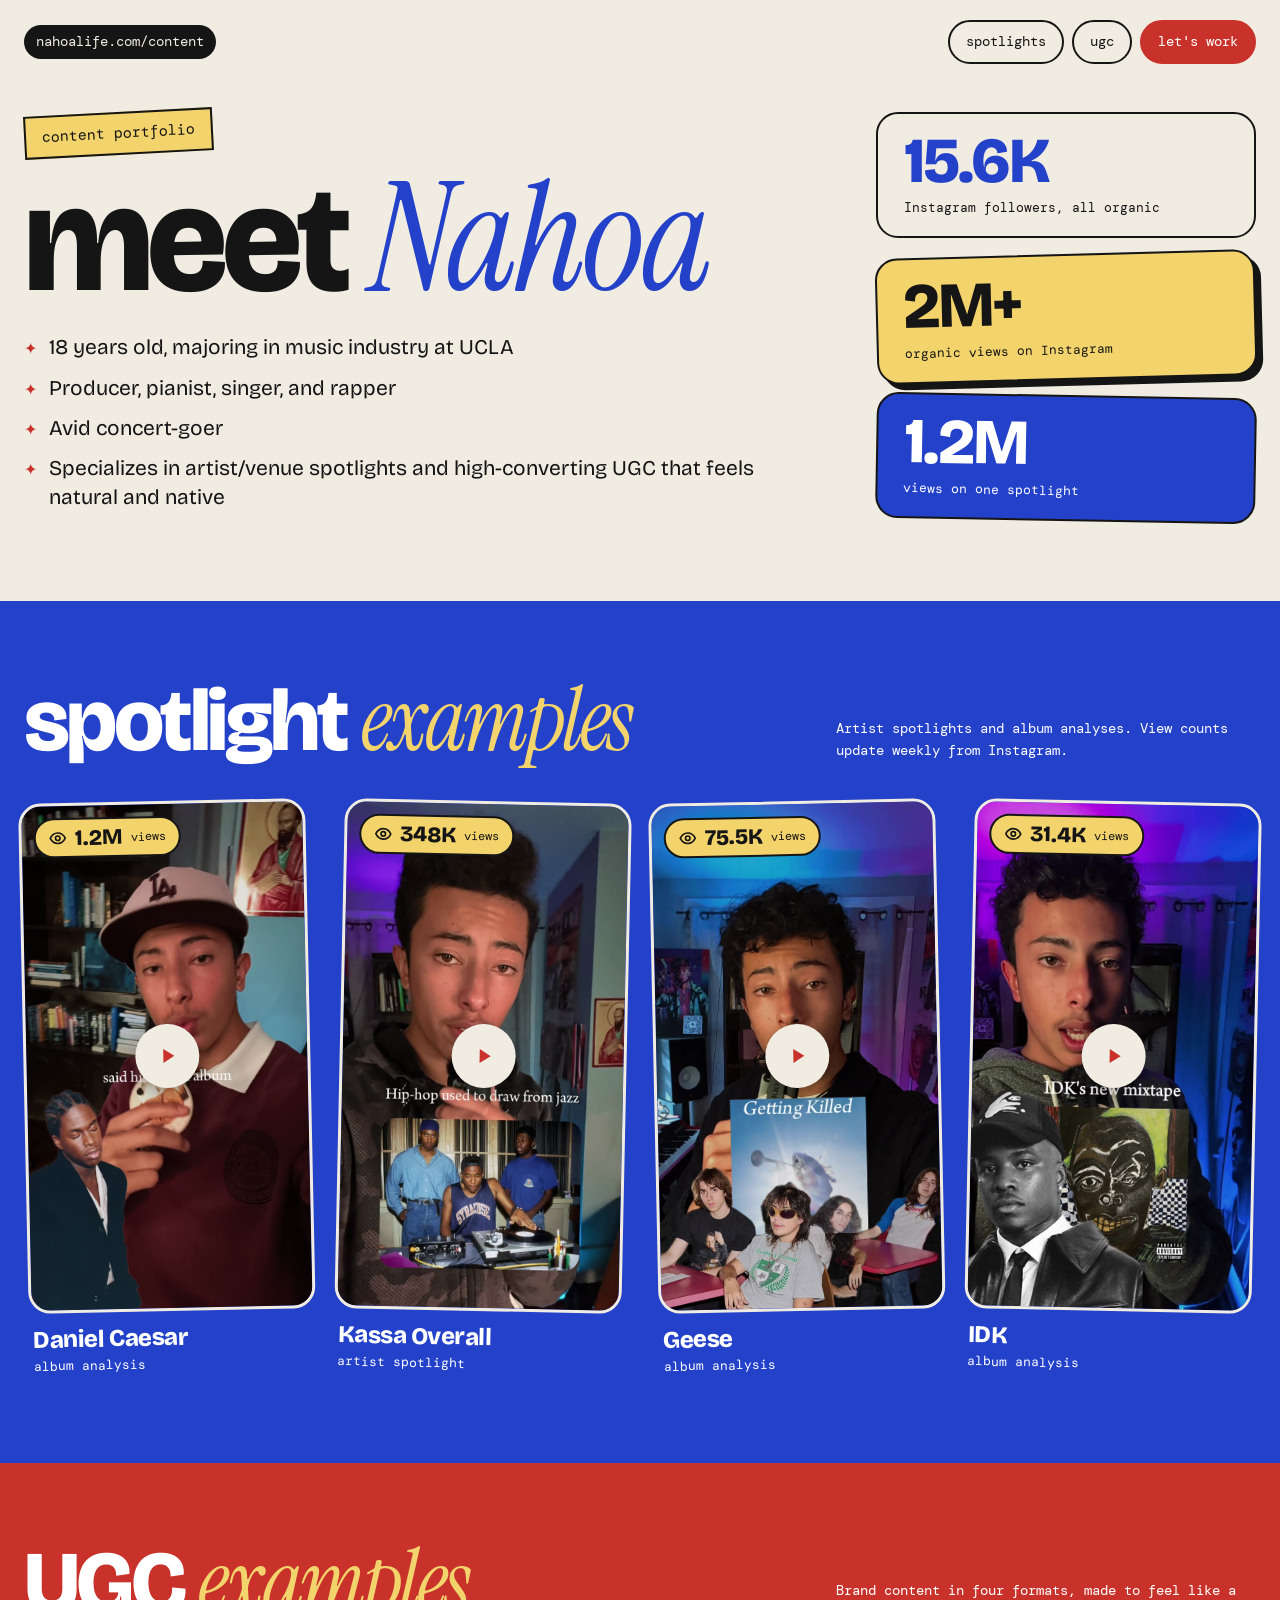
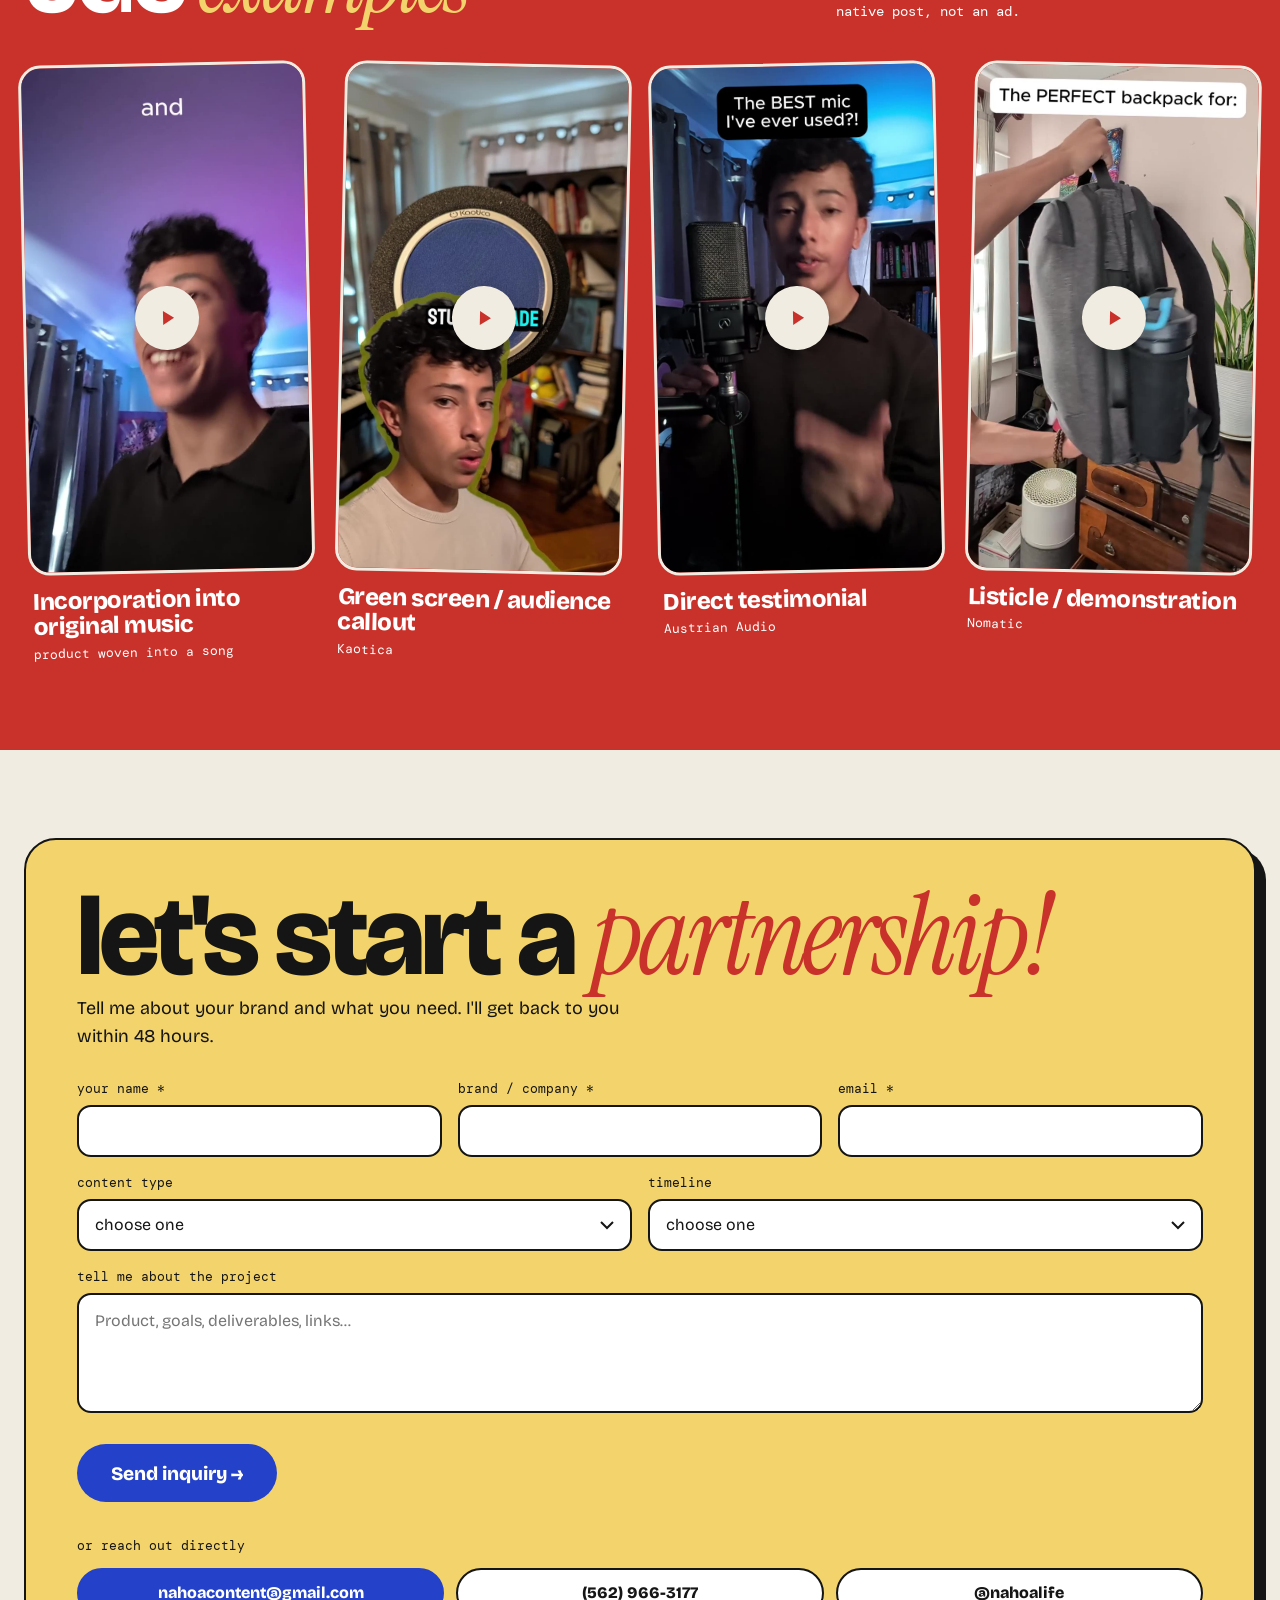
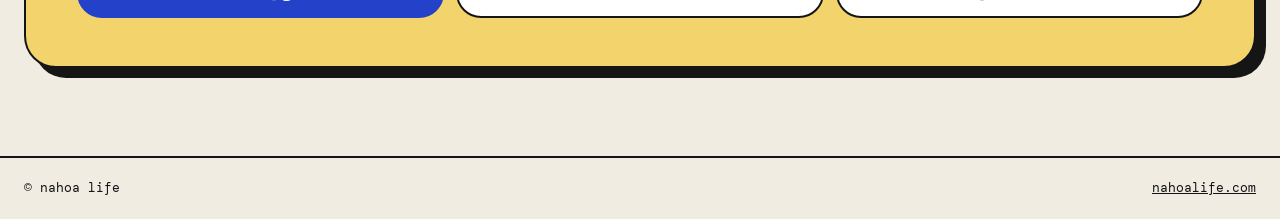
==== content/index.html @ 6861d646 "/content: UGC inquiry form (Sheet tab + email alert); script handles both forms Co-Authored-By: Clau" ====
<!doctype html>
<html lang="en">
<head>
<meta charset="utf-8">
<meta name="viewport" content="width=device-width, initial-scale=1">
<title>Nahoa Life — Content Portfolio</title>
<meta name="description" content="Artist and venue spotlights and high-converting UGC from Nahoa Life, a UCLA music industry student, producer, pianist, singer and rapper.">
<link rel="canonical" href="https://www.nahoalife.com/content/">
<meta property="og:title" content="Nahoa Life — Content Portfolio">
<meta property="og:description" content="Artist/venue spotlights and UGC that feels natural and native.">
<meta property="og:image" content="https://www.nahoalife.com/content/media/austrian-audio.jpg">
<link rel="preconnect" href="https://fonts.googleapis.com">
<link href="https://fonts.googleapis.com/css2?family=Bricolage+Grotesque:opsz,wght@12..96,500;12..96,800&family=DM+Mono:wght@400;500&family=Instrument+Serif:ital@0;1&display=swap" rel="stylesheet">
<style>
  :root { --paper:#F1ECE2; --ink:#151515; --cobalt:#2341C9; --butter:#F3D36B; --cherry:#C8322B; }
  * { box-sizing:border-box; }
  html { scroll-behavior:smooth; }
  body { margin:0; background:var(--paper); color:var(--ink); font-family:'Bricolage Grotesque', system-ui, sans-serif; font-size:18px; line-height:1.55; overflow-x:hidden; }
  a { color:var(--cobalt); }
  .mono { font-family:'DM Mono', ui-monospace, monospace; }
  .serif { font-family:'Instrument Serif', Georgia, serif; font-weight:400; font-style:italic; }
  .wrap { max-width:1320px; margin:0 auto; padding:0 24px; }
  h2.big { margin:0; font-weight:800; font-size:clamp(52px, 8vw, 88px); line-height:.9; letter-spacing:-.04em; }

  .top { display:flex; flex-wrap:wrap; gap:14px; justify-content:space-between; align-items:center; padding-top:20px; font-size:14px; }
  .pill-url { background:var(--ink); color:var(--paper); padding:6px 12px; border-radius:999px; text-decoration:none; }
  nav { display:flex; flex-wrap:wrap; gap:8px; }
  nav a { display:inline-flex; align-items:center; min-height:44px; padding:0 16px; border:2px solid var(--ink); border-radius:999px; color:var(--ink); text-decoration:none; }
  nav a.cta { background:var(--cherry); border-color:var(--cherry); color:#fff; }

  .hero { display:flex; flex-wrap:wrap; gap:48px; align-items:flex-start; padding:48px 0 80px; }
  .hero-text { flex:1 1 520px; min-width:0; }
  .sticker { display:inline-block; transform:rotate(-3deg); background:var(--butter); padding:8px 16px; border:2px solid var(--ink); font-size:15px; }
  .hero h1 { margin:20px 0 28px; font-weight:800; font-size:clamp(80px, 12vw, 150px); line-height:.86; letter-spacing:-.04em; }
  .hero h1 .serif { color:var(--cobalt); letter-spacing:-.02em; }
  .facts { list-style:none; margin:0; padding:0; display:grid; gap:12px; }
  .facts li { display:flex; gap:12px; align-items:baseline; font-size:21px; line-height:1.35; }
  .facts li::before { content:"✦"; color:var(--cherry); font-size:16px; flex:0 0 auto; }
  .stats { flex:0 1 380px; display:grid; gap:16px; }
  .stat { border:2px solid var(--ink); border-radius:22px; padding:18px 26px; }
  .stat b { display:block; font-weight:800; font-size:64px; line-height:.9; letter-spacing:-.03em; }
  .stat span { display:block; margin-top:8px; font-size:13px; }
  .stat.y { background:var(--butter); box-shadow:6px 6px 0 var(--ink); transform:rotate(-1.5deg); }
  .stat.c { background:var(--cobalt); color:#fff; transform:rotate(1deg); }
  .stat.p b { color:var(--cobalt); }

  .band { color:#fff; }
  .band .wrap { padding-top:80px; padding-bottom:88px; }
  .band-head { display:flex; flex-wrap:wrap; gap:20px; align-items:flex-end; justify-content:space-between; margin-bottom:40px; }
  .band-head p { margin:0; font-size:14px; max-width:420px; }
  .grid { display:grid; grid-template-columns:repeat(auto-fill, minmax(240px, 1fr)); gap:36px 28px; }
  .card { min-width:0; }
  .card:nth-child(odd) { transform:rotate(-1.2deg); } .card:nth-child(even) { transform:rotate(1.2deg); }
  .vid { position:relative; aspect-ratio:9/16; border-radius:22px; overflow:hidden; border:3px solid var(--paper); background:var(--ink); }
  .vid video { display:block; width:100%; height:100%; object-fit:cover; }
  .vid .play { position:absolute; inset:0; border:0; background:transparent; cursor:pointer; display:flex; align-items:center; justify-content:center; }
  .vid .play span { width:64px; height:64px; border-radius:50%; background:var(--paper); display:flex; align-items:center; justify-content:center; box-shadow:0 6px 18px rgba(0,0,0,.3); }
  .vid.playing .play, .vid.playing .views { display:none; }
  .views { position:absolute; left:12px; top:12px; display:flex; align-items:center; gap:8px; padding:7px 13px; border-radius:999px; background:var(--butter); color:var(--ink); border:2px solid var(--ink); z-index:2; pointer-events:none; }
  .views[hidden] { display:none; }
  .views b { font-weight:800; font-size:22px; line-height:1; }
  .views small { font-family:'DM Mono', monospace; font-size:12px; }
  .card h3 { margin:14px 4px 4px; font-weight:800; font-size:24px; line-height:1.05; letter-spacing:-.02em; }
  .card .kind { margin:0 4px; font-size:13px; }

  .contact .wrap { padding-top:88px; padding-bottom:88px; }
  .card-y { background:var(--butter); border:2px solid var(--ink); border-radius:32px; box-shadow:10px 10px 0 var(--ink); padding:48px clamp(20px, 4vw, 56px); display:flex; flex-wrap:wrap; gap:40px; align-items:flex-end; justify-content:space-between; }
  .card-y h2 { margin:0; font-weight:800; font-size:clamp(60px, 9vw, 112px); line-height:.86; letter-spacing:-.04em; }
  .card-y h2 .serif { color:var(--cherry); }
  .links { display:flex; flex-direction:column; gap:12px; flex:0 1 420px; }
  .links a { display:flex; align-items:center; justify-content:center; min-height:56px; padding:0 24px; border-radius:999px; border:2px solid var(--ink); color:var(--ink); text-decoration:none; font-weight:800; font-size:18px; background:#fff; }
  .links a.main { background:var(--cobalt); color:#fff; border-color:var(--cobalt); }
  .card-y.form-card { display:block; }
  .card-y.form-card h2 { margin-bottom:10px; }
  .card-y .lede { margin:0 0 28px; font-size:18px; max-width:560px; }
  .ugc-form .fields { display:grid; grid-template-columns:repeat(6, 1fr); gap:16px; }
  .ugc-form .fields > div { grid-column:span 2; }
  .ugc-form .fields > .half { grid-column:span 3; }
  .ugc-form .fields > .full { grid-column:1 / -1; }
  @media (max-width:760px) { .ugc-form .fields { grid-template-columns:1fr; } .ugc-form .fields > div { grid-column:1 / -1 !important; } }
  .ugc-form label { display:block; font-family:'DM Mono', monospace; font-size:13px; margin-bottom:6px; }
  .ugc-form input, .ugc-form select, .ugc-form textarea { width:100%; min-height:52px; padding:0 16px; border-radius:14px; border:2px solid var(--ink); background:#fff; color:var(--ink); font:inherit; font-size:16px; }
  .ugc-form select { appearance:none; -webkit-appearance:none; background:#fff url("data:image/svg+xml;utf8,<svg xmlns='http://www.w3.org/2000/svg' width='14' height='9'><path d='M1 1l6 6 6-6' stroke='%23151515' stroke-width='2' fill='none'/></svg>") no-repeat right 16px center; padding-right:40px; }
  .ugc-form textarea { min-height:120px; padding:14px 16px; resize:vertical; }
  .ugc-form :focus { outline:3px solid var(--cobalt); outline-offset:1px; }
  .ugc-form .row { display:flex; flex-wrap:wrap; gap:16px; align-items:center; margin-top:22px; }
  .ugc-form button { min-height:58px; padding:0 34px; border-radius:999px; border:0; background:var(--cobalt); color:#fff; font:inherit; font-weight:800; font-size:19px; cursor:pointer; }
  .ugc-form button:disabled { opacity:.6; }
  .ugc-form .msg { margin:0; font-weight:800; }
  .ugc-form .msg.err { color:var(--cherry); }
  .ugc-form .hp { position:absolute; left:-9999px; width:1px; height:1px; overflow:hidden; }
  .or { margin:34px 0 12px; font-size:13px; }
  .links.inline { flex-direction:row; flex-wrap:wrap; }
  .links.inline a { flex:1 1 200px; min-height:50px; font-size:16px; }
  .sent { padding:20px 0; }
  .sent h3 { margin:0; font-weight:800; font-size:clamp(40px, 6vw, 64px); line-height:.9; letter-spacing:-.03em; }
  .sent p { margin:12px 0 0; font-size:18px; }
  footer { border-top:2px solid var(--ink); }
  footer .wrap { padding-top:20px; padding-bottom:20px; display:flex; justify-content:space-between; flex-wrap:wrap; gap:12px; font-size:13px; }
  @media (max-width:640px) { .card, .stat { transform:none !important; } }
</style>
</head>
<body>

<header class="wrap">
  <div class="top mono">
    <a class="pill-url" href="/">nahoalife.com/content</a>
    <nav aria-label="Sections">
      <a href="#spotlights">spotlights</a>
      <a href="#ugc">ugc</a>
      <a href="#contact" class="cta">let's work</a>
    </nav>
  </div>

  <div class="hero">
    <div class="hero-text">
      <div class="sticker mono">content portfolio</div>
      <h1>meet <span class="serif">Nahoa</span></h1>
      <ul class="facts">
        <li>18 years old, majoring in music industry at UCLA</li>
        <li>Producer, pianist, singer, and rapper</li>
        <li>Avid concert-goer</li>
        <li>Specializes in artist/venue spotlights and high-converting UGC that feels natural and native</li>
      </ul>
    </div>
    <div class="stats">
      <div class="stat p"><b data-stat="followers">15.6K</b><span class="mono">Instagram followers, all organic</span></div>
      <div class="stat y"><b data-stat="views">2M+</b><span class="mono">organic views on Instagram</span></div>
      <div class="stat c"><b data-stat="top">1.2M</b><span class="mono">views on one spotlight</span></div>
    </div>
  </div>
</header>

<section class="band" id="spotlights" style="background:var(--cobalt)">
  <div class="wrap">
    <div class="band-head">
      <h2 class="big">spotlight <span class="serif" style="color:var(--butter)">examples</span></h2>
      <p class="mono">Artist spotlights and album analyses. View counts update weekly from Instagram.</p>
    </div>
    <div class="grid" id="spotGrid"></div>
  </div>
</section>

<section class="band" id="ugc" style="background:var(--cherry)">
  <div class="wrap">
    <div class="band-head">
      <h2 class="big">UGC <span class="serif" style="color:var(--butter)">examples</span></h2>
      <p class="mono">Brand content in four formats, made to feel like a native post, not an ad.</p>
    </div>
    <div class="grid" id="ugcGrid"></div>
  </div>
</section>

<section class="contact" id="contact">
  <div class="wrap">
    <div class="card-y form-card">
      <h2>let's start a <span class="serif">partnership!</span></h2>
      <p class="lede">Tell me about your brand and what you need. I'll get back to you within 48 hours.</p>
      <div id="ugcWrap">
      <form class="ugc-form" id="ugcForm" novalidate>
        <div class="fields">
          <div><label for="u-name">your name *</label><input id="u-name" name="name" type="text" autocomplete="name" maxlength="80" required></div>
          <div><label for="u-brand">brand / company *</label><input id="u-brand" name="brand" type="text" autocomplete="organization" maxlength="100" required></div>
          <div><label for="u-email">email *</label><input id="u-email" name="email" type="email" autocomplete="email" maxlength="120" required></div>
          <div class="half"><label for="u-type">content type</label>
            <select id="u-type" name="content_type">
              <option value="">choose one</option>
              <option>Direct testimonial</option>
              <option>Demonstration</option>
              <option>Green screen / callout</option>
              <option>Listicle</option>
              <option>Artist or venue spotlight</option>
              <option>Not sure yet</option>
            </select></div>
          <div class="half"><label for="u-when">timeline</label>
            <select id="u-when" name="timeline">
              <option value="">choose one</option>
              <option>ASAP</option>
              <option>Within 2 weeks</option>
              <option>Within a month</option>
              <option>Flexible</option>
            </select></div>
          <div class="full"><label for="u-msg">tell me about the project</label><textarea id="u-msg" name="message" maxlength="2000" placeholder="Product, goals, deliverables, links…"></textarea></div>
        </div>
        <div class="hp" aria-hidden="true"><label for="u-web">website</label><input id="u-web" name="website" type="text" tabindex="-1" autocomplete="off"></div>
        <div class="row"><button type="submit">Send inquiry →</button><p class="msg" id="ugcMsg" role="status" aria-live="polite"></p></div>
      </form>
      </div>
      <p class="or mono">or reach out directly</p>
      <div class="links inline">
        <a class="main" href="mailto:nahoacontent@gmail.com">nahoacontent@gmail.com</a>
        <a href="tel:+15629663177">(562) 966-3177</a>
        <a href="https://www.instagram.com/nahoalife/" target="_blank" rel="noopener">@nahoalife</a>
      </div>
    </div>
  </div>
</section>

<footer><div class="wrap mono"><span>© nahoa life</span><a href="/" style="color:var(--ink)">nahoalife.com</a></div></footer>

<script>
  /* UGC inquiry → Google Sheet "UGC Inquiries" tab + email alert (Apps Script web app) */
  const INQUIRY_URL = 'https://script.google.com/macros/s/AKfycbxL0BHtb4L_EjXdStrwhvAumnY3luFkCvBDZVB52rPBZU9LP-9K3WIHEGolrW03wFvlRA/exec';
  (function () {
    const form = document.getElementById('ugcForm'), msg = document.getElementById('ugcMsg');
    form.addEventListener('submit', async (e) => {
      e.preventDefault();
      const f = form.elements, say = (t, err) => { msg.textContent = t; msg.className = 'msg' + (err ? ' err' : ''); };
      const name = f.name.value.trim(), brand = f.brand.value.trim(), email = f.email.value.trim();
      if (!name) { say('Add your name.', 1); f.name.focus(); return; }
      if (!brand) { say('Add your brand.', 1); f.brand.focus(); return; }
      if (!/^[^\s@]+@[^\s@]+\.[^\s@]+$/.test(email)) { say('Add a valid email.', 1); f.email.focus(); return; }
      const btn = form.querySelector('button'); btn.disabled = true; btn.textContent = 'Sending…'; say('');
      try {
        await fetch(INQUIRY_URL, { method: 'POST', mode: 'no-cors', body: new URLSearchParams({
          form: 'ugc', name, brand, email, content_type: f.content_type.value, timeline: f.timeline.value,
          message: f.message.value.trim(), website: f.website.value, page: location.href }) });
        document.getElementById('ugcWrap').innerHTML = '<div class="sent"><h3>got it, ' + name.split(' ')[0].replace(/[<>&]/g, '') + '.</h3><p>Thanks for reaching out. I\u2019ll get back to you at ' + email.replace(/[<>&]/g, '') + ' within 48 hours.</p></div>';
      } catch (err) { btn.disabled = false; btn.textContent = 'Send inquiry →'; say('Something went wrong. Email nahoacontent@gmail.com instead.', 1); }
    });
  })();

  const SPOTS = [
    { id: 'DQVkdMJgLsP', title: 'Daniel Caesar', kind: 'album analysis' },
    { id: 'DRBE5bVEbkS', title: 'Kassa Overall', kind: 'artist spotlight' },
    { id: 'DWP6p1TAImQ', title: 'Geese', kind: 'album analysis' },
    { id: 'DUALrwxADIL', title: 'IDK', kind: 'album analysis' }
  ];
  const UGC = [
    { file: 'music-incorporation', title: 'Incorporation into original music', kind: 'product woven into a song' },
    { file: 'kaotica', title: 'Green screen / audience callout', kind: 'Kaotica' },
    { file: 'austrian-audio', title: 'Direct testimonial', kind: 'Austrian Audio' },
    { file: 'nomatic', title: 'Listicle / demonstration', kind: 'Nomatic' }
  ];
  const eye = '<svg width="18" height="18" viewBox="0 0 24 24" fill="none" stroke="currentColor" stroke-width="2.2" stroke-linecap="round" stroke-linejoin="round" aria-hidden="true"><path d="M2 12s3.5-7 10-7 10 7 10 7-3.5 7-10 7S2 12 2 12z"/><circle cx="12" cy="12" r="3"/></svg>';
  const play = '<svg width="24" height="24" viewBox="0 0 24 24" aria-hidden="true"><path d="M8 5v14l11-7z" fill="#C8322B"/></svg>';
  const fmt = (n) => n >= 1e6 ? (n / 1e6).toFixed(1).replace(/\.0$/, '') + 'M' : n >= 1e3 ? (n / 1e3).toFixed(n >= 1e5 ? 0 : 1).replace(/\.0$/, '') + 'K' : String(n);
  const floorFmt = (n) => n >= 1e6 ? Math.floor(n / 1e5) / 10 + 'M' : n >= 1e3 ? Math.floor(n / 100) / 10 + 'K' : String(n);

  function card(src, poster, title, kind, label, id) {
    const a = document.createElement('article');
    a.className = 'card';
    a.innerHTML = `<div class="vid">
        <video playsinline preload="none" poster="${poster}" src="${src}"></video>
        ${id ? `<div class="views" hidden>${eye}<b data-views="${id}"></b><small>views</small></div>` : ''}
        <button class="play" aria-label="Play ${label}"><span>${play}</span></button>
      </div>
      <h3>${title}</h3><p class="kind mono">${kind}</p>`;
    return a;
  }
  const sg = document.getElementById('spotGrid'), ug = document.getElementById('ugcGrid');
  SPOTS.forEach((s) => sg.appendChild(card(`../feature/media/${s.id}.mp4`, `../feature/media/${s.id}.jpg`, s.title, s.kind, s.title, s.id)));
  UGC.forEach((u) => ug.appendChild(card(`media/${u.file}.mp4`, `media/${u.file}.jpg`, u.title, u.kind, u.title)));

  document.querySelectorAll('.vid').forEach((box) => {
    const v = box.querySelector('video');
    box.querySelector('.play').addEventListener('click', () => { v.controls = true; v.play(); });
    v.addEventListener('play', () => { box.classList.add('playing'); document.querySelectorAll('.vid video').forEach((o) => { if (o !== v) o.pause(); }); });
    v.addEventListener('ended', () => { box.classList.remove('playing'); v.controls = false; });
  });

  // Live numbers from the weekly Instagram job (same data as the feature page)
  fetch('../feature/stats.json', { cache: 'no-cache' }).then((r) => r.ok ? r.json() : null).then((s) => {
    if (!s) return;
    if (s.followers) document.querySelector('[data-stat="followers"]').textContent = fmt(s.followers);
    const posts = s.posts || {};
    let top = 0;
    Object.values(posts).forEach((p) => { top = Math.max(top, p.views || 0); });
    if (top) document.querySelector('[data-stat="top"]').textContent = fmt(top);
    if (s.channel_views) document.querySelector('[data-stat="views"]').textContent = floorFmt(s.channel_views) + '+';
    SPOTS.forEach((sp) => {
      const p = posts[sp.id]; const el = document.querySelector(`[data-views="${sp.id}"]`);
      if (p && p.views && el) { el.textContent = fmt(p.views); el.closest('.views').hidden = false; }
    });
  }).catch(() => {});
</script>
</body>
</html>
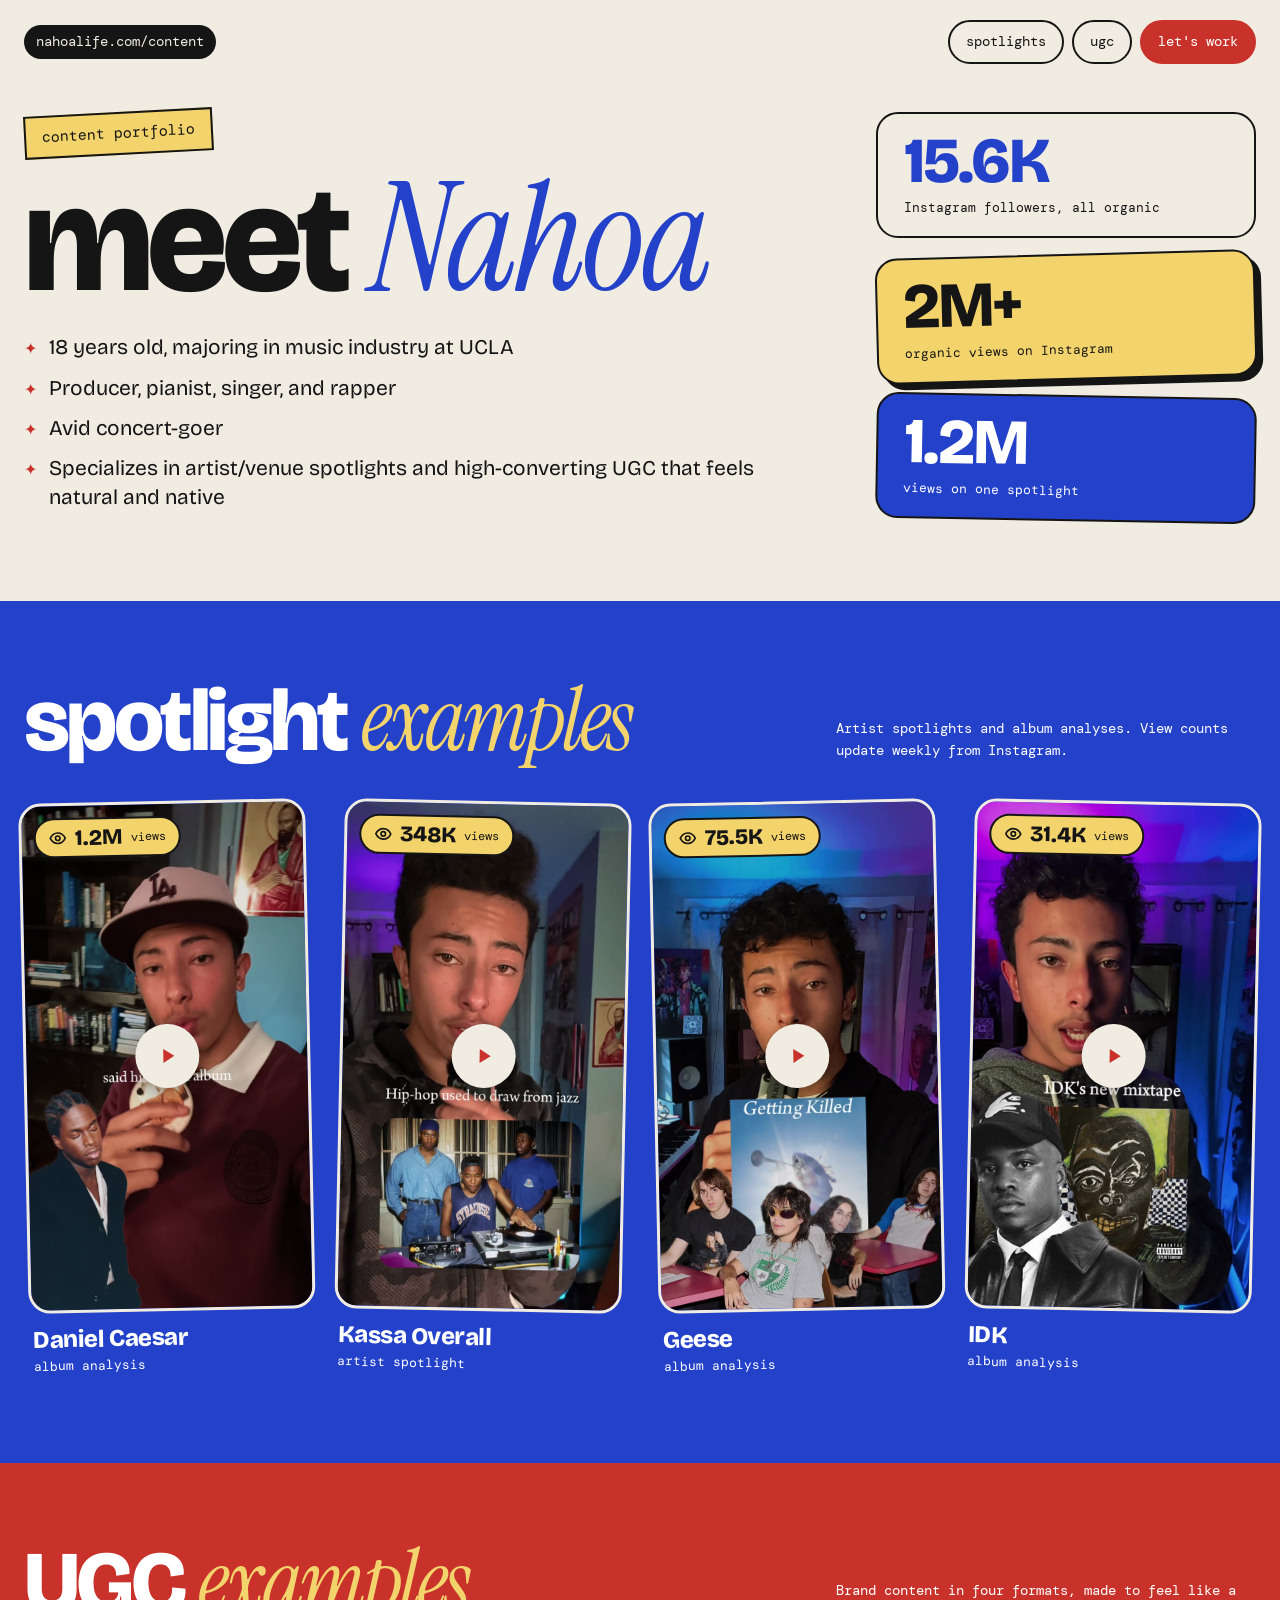
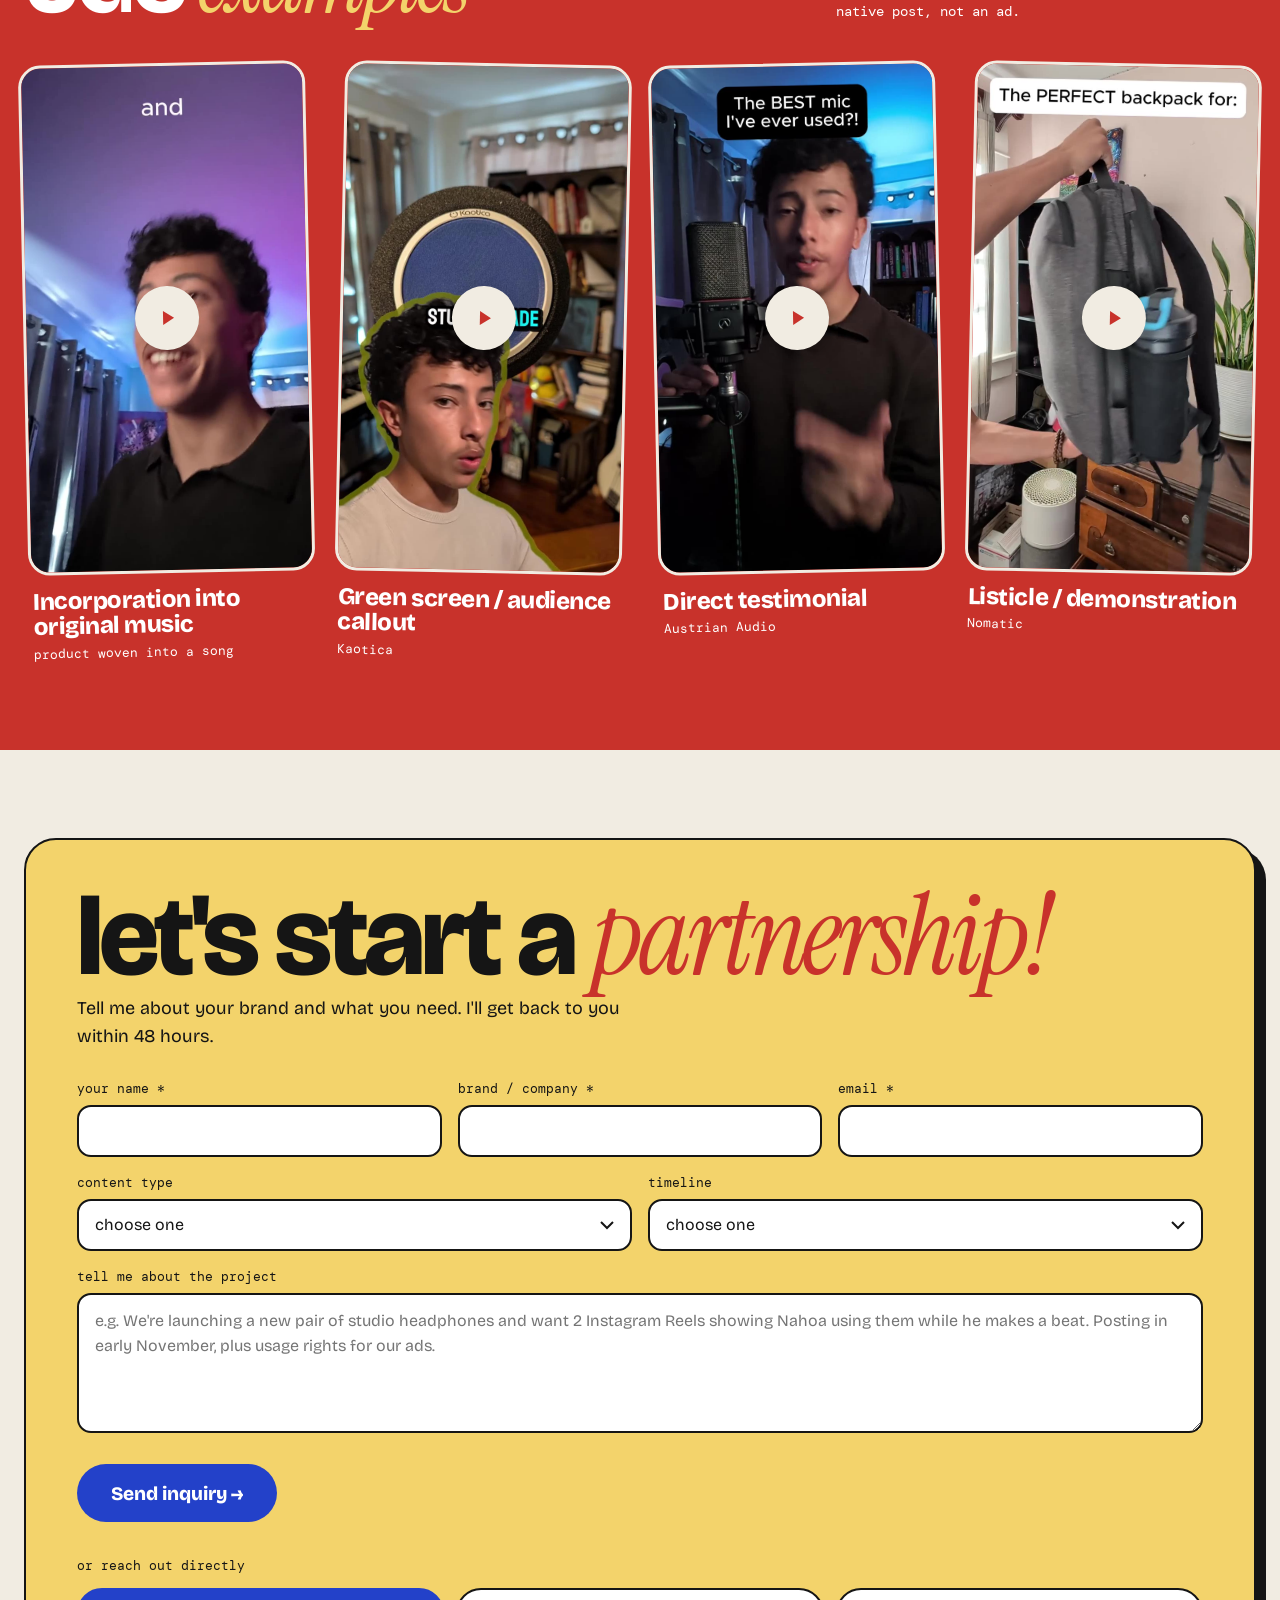
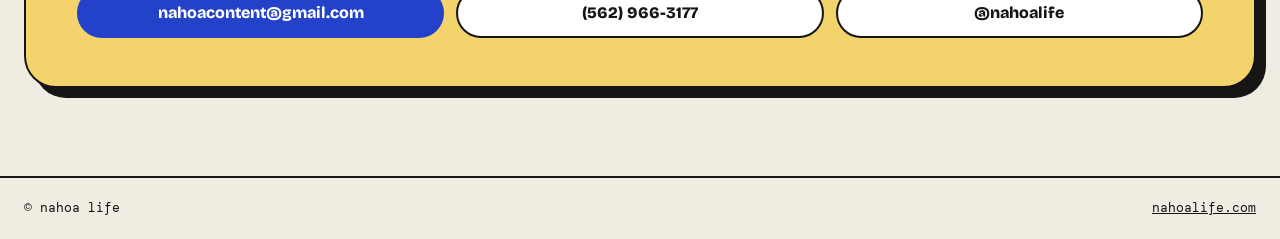
==== commit f47974f0: "/content: example brief in the project field Co-Authored-By: Claude Opus 5.5 <noreply@anthropic.com>" ====
--- a/content/index.html
+++ b/content/index.html
@@ -81,7 +81,7 @@
   .ugc-form label { display:block; font-family:'DM Mono', monospace; font-size:13px; margin-bottom:6px; }
   .ugc-form input, .ugc-form select, .ugc-form textarea { width:100%; min-height:52px; padding:0 16px; border-radius:14px; border:2px solid var(--ink); background:#fff; color:var(--ink); font:inherit; font-size:16px; }
   .ugc-form select { appearance:none; -webkit-appearance:none; background:#fff url("data:image/svg+xml;utf8,<svg xmlns='http://www.w3.org/2000/svg' width='14' height='9'><path d='M1 1l6 6 6-6' stroke='%23151515' stroke-width='2' fill='none'/></svg>") no-repeat right 16px center; padding-right:40px; }
-  .ugc-form textarea { min-height:120px; padding:14px 16px; resize:vertical; }
+  .ugc-form textarea { min-height:140px; padding:14px 16px; resize:vertical; }
   .ugc-form :focus { outline:3px solid var(--cobalt); outline-offset:1px; }
   .ugc-form .row { display:flex; flex-wrap:wrap; gap:16px; align-items:center; margin-top:22px; }
   .ugc-form button { min-height:58px; padding:0 34px; border-radius:999px; border:0; background:var(--cobalt); color:#fff; font:inherit; font-weight:800; font-size:19px; cursor:pointer; }
@@ -180,7 +180,7 @@
               <option>Within a month</option>
               <option>Flexible</option>
             </select></div>
-          <div class="full"><label for="u-msg">tell me about the project</label><textarea id="u-msg" name="message" maxlength="2000" placeholder="Product, goals, deliverables, links…"></textarea></div>
+          <div class="full"><label for="u-msg">tell me about the project</label><textarea id="u-msg" name="message" maxlength="2000" placeholder="e.g. We're launching a new pair of studio headphones and want 2 Instagram Reels showing Nahoa using them while he makes a beat. Posting in early November, plus usage rights for our ads."></textarea></div>
         </div>
         <div class="hp" aria-hidden="true"><label for="u-web">website</label><input id="u-web" name="website" type="text" tabindex="-1" autocomplete="off"></div>
         <div class="row"><button type="submit">Send inquiry →</button><p class="msg" id="ugcMsg" role="status" aria-live="polite"></p></div>
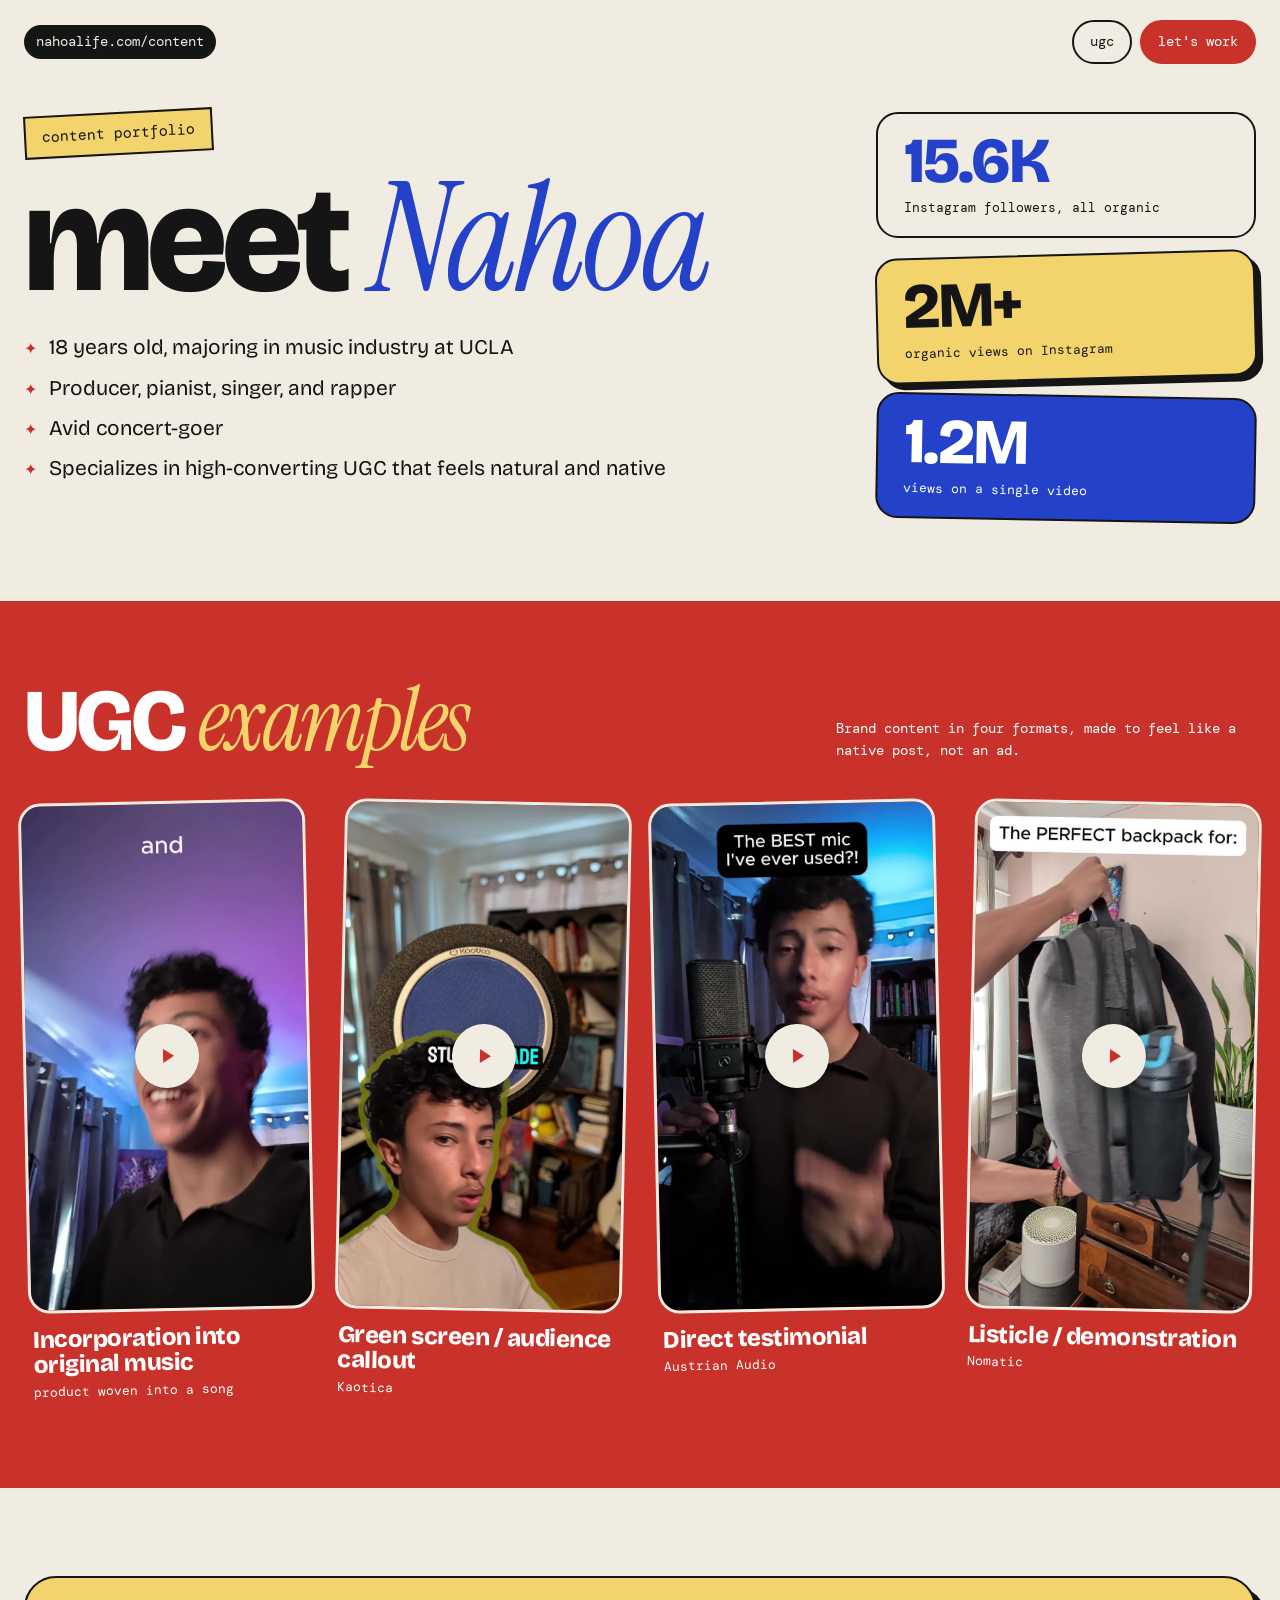
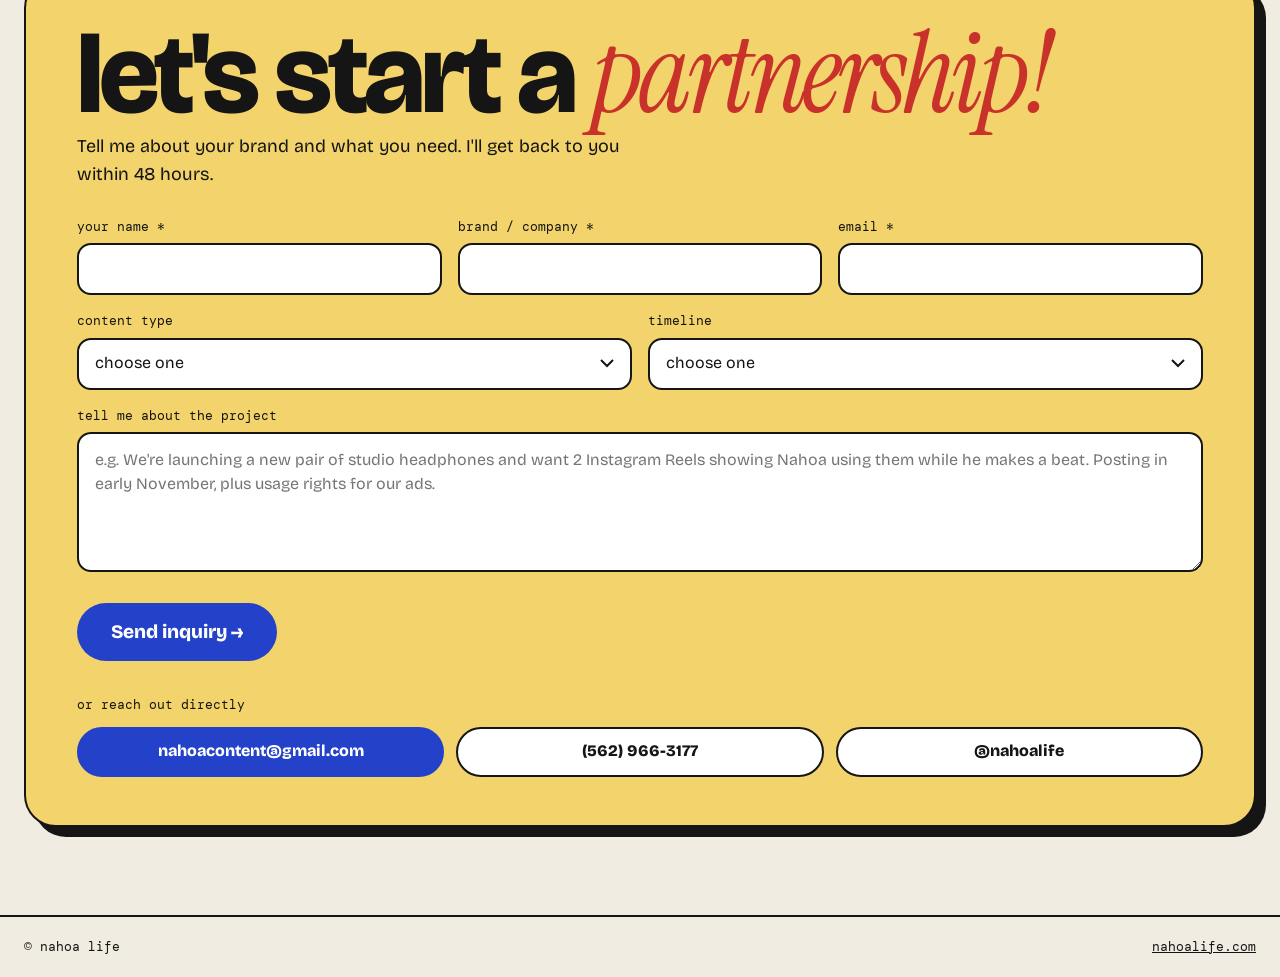
==== commit 9602a4b6: "/content: drop spotlight examples, focus on UGC Co-Authored-By: Claude Opus 5.5 <noreply@anthropic.c" ====
--- a/content/index.html
+++ b/content/index.html
@@ -4,10 +4,10 @@
 <meta charset="utf-8">
 <meta name="viewport" content="width=device-width, initial-scale=1">
 <title>Nahoa Life — Content Portfolio</title>
-<meta name="description" content="Artist and venue spotlights and high-converting UGC from Nahoa Life, a UCLA music industry student, producer, pianist, singer and rapper.">
+<meta name="description" content="High-converting UGC from Nahoa Life, a UCLA music industry student, producer, pianist, singer and rapper.">
 <link rel="canonical" href="https://www.nahoalife.com/content/">
 <meta property="og:title" content="Nahoa Life — Content Portfolio">
-<meta property="og:description" content="Artist/venue spotlights and UGC that feels natural and native.">
+<meta property="og:description" content="UGC that feels natural and native.">
 <meta property="og:image" content="https://www.nahoalife.com/content/media/austrian-audio.jpg">
 <link rel="preconnect" href="https://fonts.googleapis.com">
 <link href="https://fonts.googleapis.com/css2?family=Bricolage+Grotesque:opsz,wght@12..96,500;12..96,800&family=DM+Mono:wght@400;500&family=Instrument+Serif:ital@0;1&display=swap" rel="stylesheet">
@@ -106,7 +106,6 @@
   <div class="top mono">
     <a class="pill-url" href="/">nahoalife.com/content</a>
     <nav aria-label="Sections">
-      <a href="#spotlights">spotlights</a>
       <a href="#ugc">ugc</a>
       <a href="#contact" class="cta">let's work</a>
     </nav>
@@ -120,26 +119,16 @@
         <li>18 years old, majoring in music industry at UCLA</li>
         <li>Producer, pianist, singer, and rapper</li>
         <li>Avid concert-goer</li>
-        <li>Specializes in artist/venue spotlights and high-converting UGC that feels natural and native</li>
+        <li>Specializes in high-converting UGC that feels natural and native</li>
       </ul>
     </div>
     <div class="stats">
       <div class="stat p"><b data-stat="followers">15.6K</b><span class="mono">Instagram followers, all organic</span></div>
       <div class="stat y"><b data-stat="views">2M+</b><span class="mono">organic views on Instagram</span></div>
-      <div class="stat c"><b data-stat="top">1.2M</b><span class="mono">views on one spotlight</span></div>
+      <div class="stat c"><b data-stat="top">1.2M</b><span class="mono">views on a single video</span></div>
     </div>
   </div>
 </header>
-
-<section class="band" id="spotlights" style="background:var(--cobalt)">
-  <div class="wrap">
-    <div class="band-head">
-      <h2 class="big">spotlight <span class="serif" style="color:var(--butter)">examples</span></h2>
-      <p class="mono">Artist spotlights and album analyses. View counts update weekly from Instagram.</p>
-    </div>
-    <div class="grid" id="spotGrid"></div>
-  </div>
-</section>
 
 <section class="band" id="ugc" style="background:var(--cherry)">
   <div class="wrap">
@@ -169,7 +158,6 @@
               <option>Demonstration</option>
               <option>Green screen / callout</option>
               <option>Listicle</option>
-              <option>Artist or venue spotlight</option>
               <option>Not sure yet</option>
             </select></div>
           <div class="half"><label for="u-when">timeline</label>
@@ -220,12 +208,6 @@
     });
   })();
 
-  const SPOTS = [
-    { id: 'DQVkdMJgLsP', title: 'Daniel Caesar', kind: 'album analysis' },
-    { id: 'DRBE5bVEbkS', title: 'Kassa Overall', kind: 'artist spotlight' },
-    { id: 'DWP6p1TAImQ', title: 'Geese', kind: 'album analysis' },
-    { id: 'DUALrwxADIL', title: 'IDK', kind: 'album analysis' }
-  ];
   const UGC = [
     { file: 'music-incorporation', title: 'Incorporation into original music', kind: 'product woven into a song' },
     { file: 'kaotica', title: 'Green screen / audience callout', kind: 'Kaotica' },
@@ -248,8 +230,7 @@
       <h3>${title}</h3><p class="kind mono">${kind}</p>`;
     return a;
   }
-  const sg = document.getElementById('spotGrid'), ug = document.getElementById('ugcGrid');
-  SPOTS.forEach((s) => sg.appendChild(card(`../feature/media/${s.id}.mp4`, `../feature/media/${s.id}.jpg`, s.title, s.kind, s.title, s.id)));
+  const ug = document.getElementById('ugcGrid');
   UGC.forEach((u) => ug.appendChild(card(`media/${u.file}.mp4`, `media/${u.file}.jpg`, u.title, u.kind, u.title)));
 
   document.querySelectorAll('.vid').forEach((box) => {
@@ -268,10 +249,6 @@
     Object.values(posts).forEach((p) => { top = Math.max(top, p.views || 0); });
     if (top) document.querySelector('[data-stat="top"]').textContent = fmt(top);
     if (s.channel_views) document.querySelector('[data-stat="views"]').textContent = floorFmt(s.channel_views) + '+';
-    SPOTS.forEach((sp) => {
-      const p = posts[sp.id]; const el = document.querySelector(`[data-views="${sp.id}"]`);
-      if (p && p.views && el) { el.textContent = fmt(p.views); el.closest('.views').hidden = false; }
-    });
   }).catch(() => {});
 </script>
 </body>
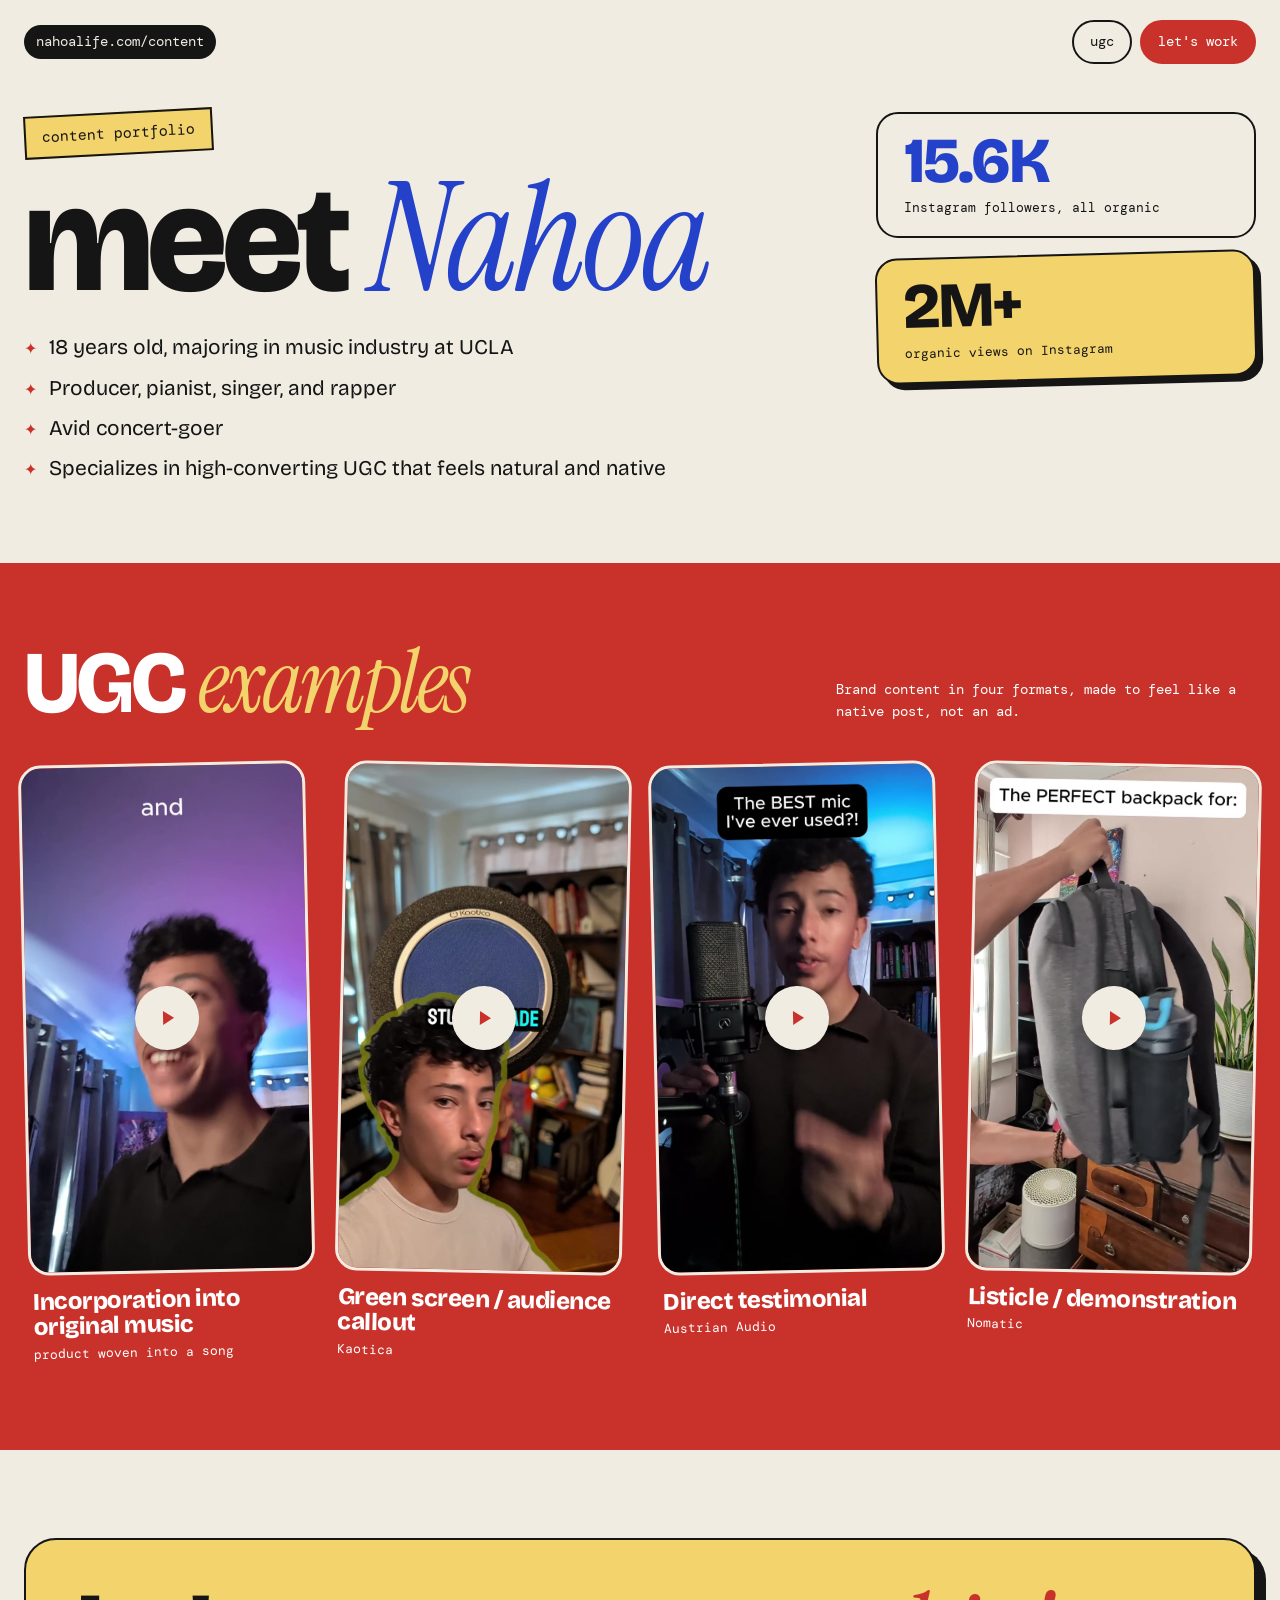
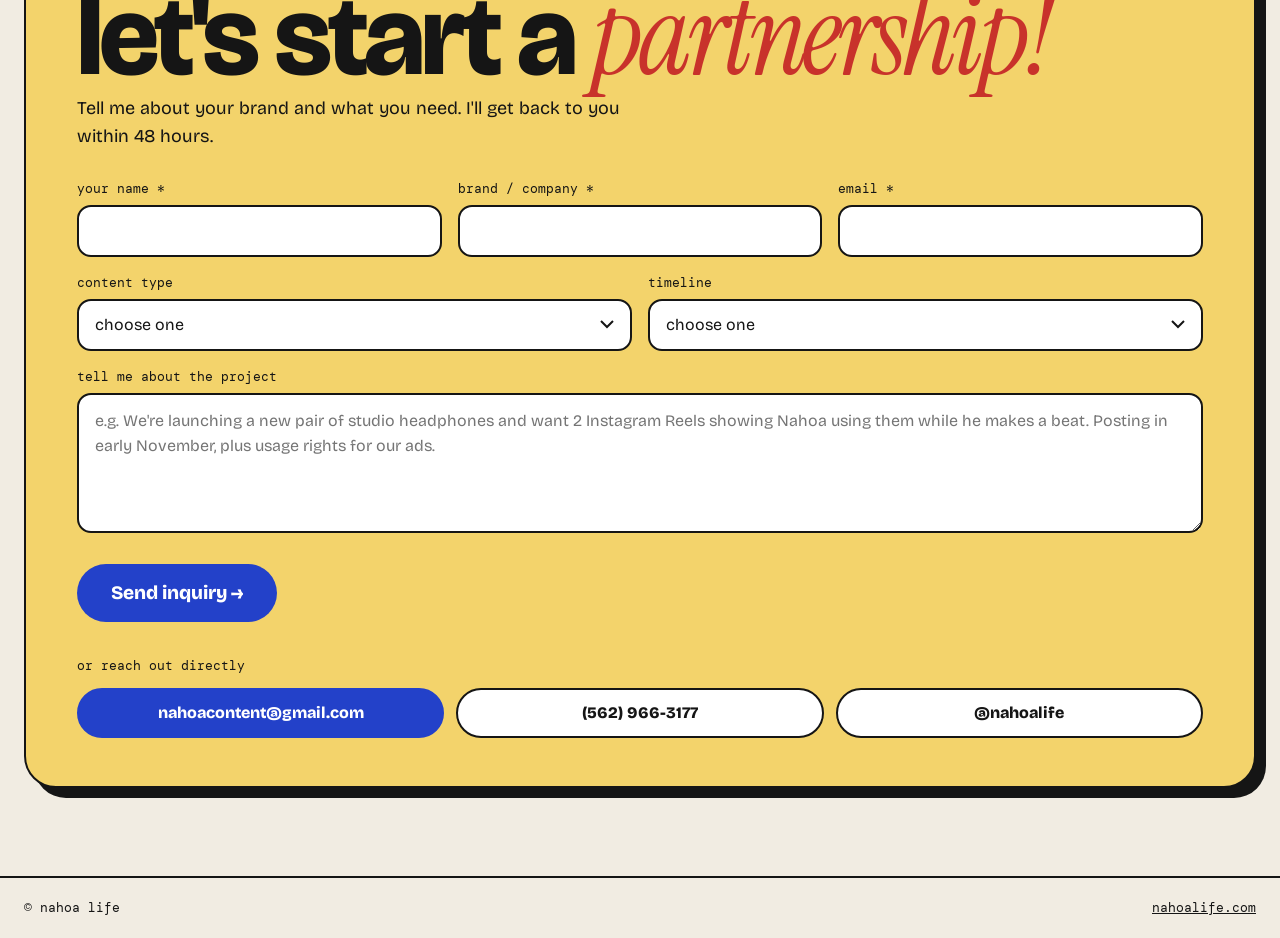
==== commit 12525728: "/content: remove the single-video views stat Co-Authored-By: Claude Opus 5.5 <noreply@anthropic.com>" ====
--- a/content/index.html
+++ b/content/index.html
@@ -125,7 +125,6 @@
     <div class="stats">
       <div class="stat p"><b data-stat="followers">15.6K</b><span class="mono">Instagram followers, all organic</span></div>
       <div class="stat y"><b data-stat="views">2M+</b><span class="mono">organic views on Instagram</span></div>
-      <div class="stat c"><b data-stat="top">1.2M</b><span class="mono">views on a single video</span></div>
     </div>
   </div>
 </header>
@@ -245,9 +244,6 @@
     if (!s) return;
     if (s.followers) document.querySelector('[data-stat="followers"]').textContent = fmt(s.followers);
     const posts = s.posts || {};
-    let top = 0;
-    Object.values(posts).forEach((p) => { top = Math.max(top, p.views || 0); });
-    if (top) document.querySelector('[data-stat="top"]').textContent = fmt(top);
     if (s.channel_views) document.querySelector('[data-stat="views"]').textContent = floorFmt(s.channel_views) + '+';
   }).catch(() => {});
 </script>
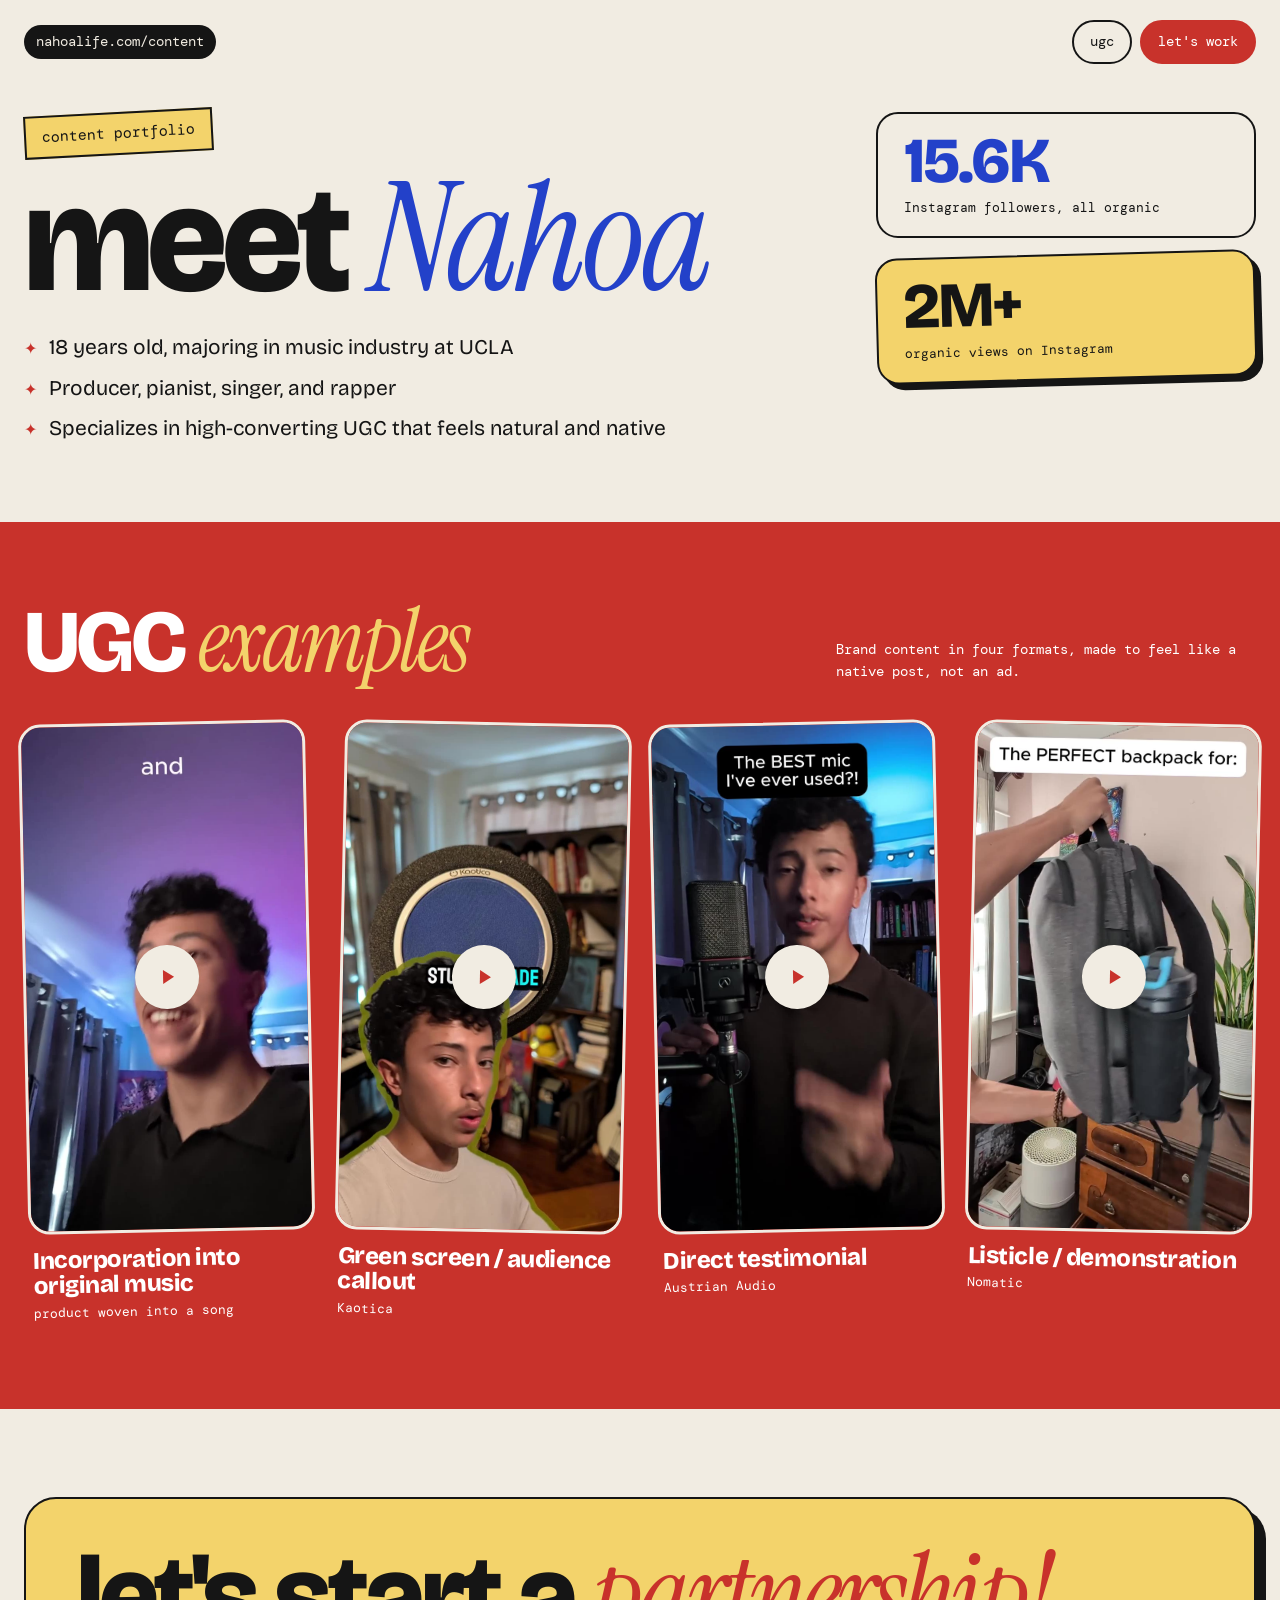
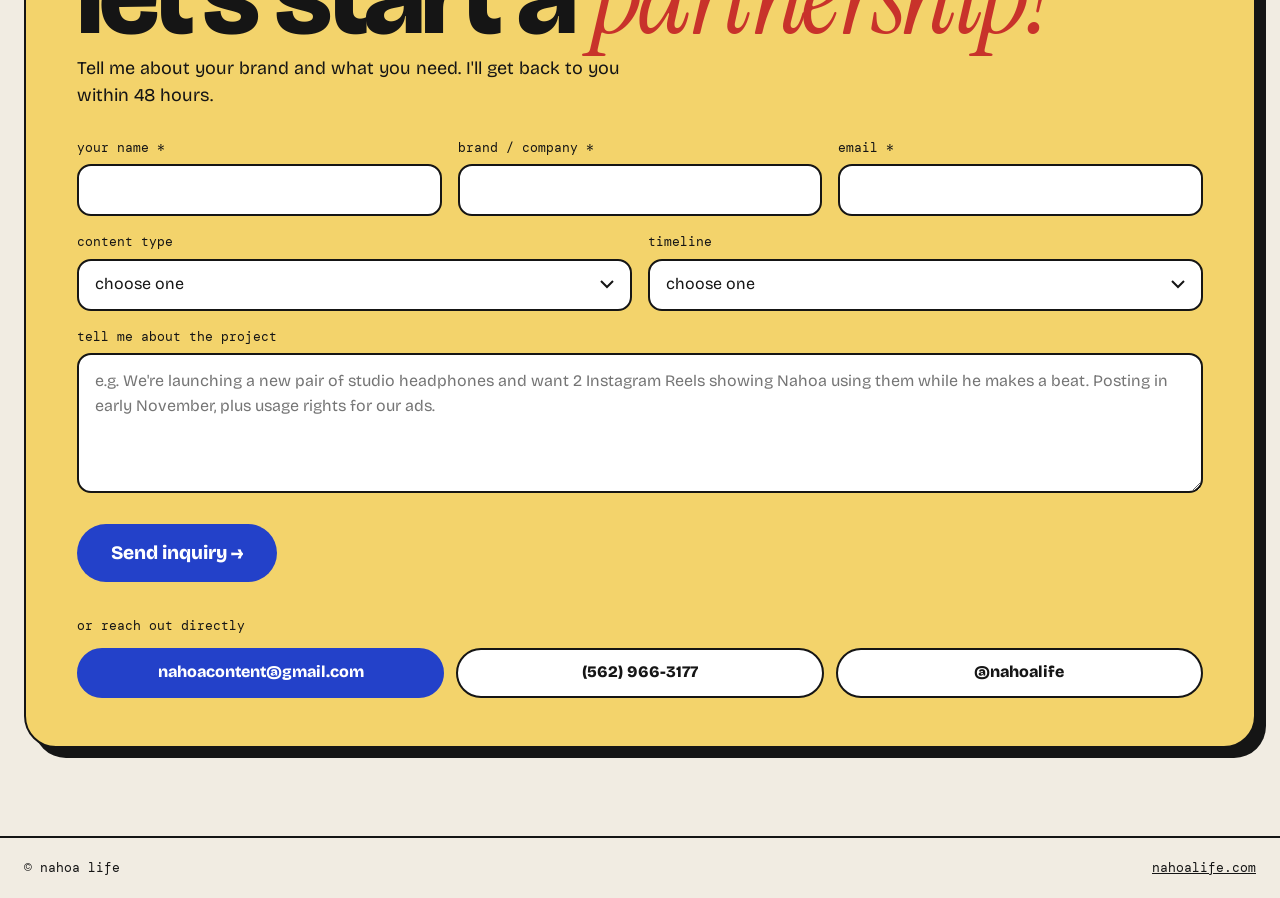
==== commit b5f270ce: "/content: remove 'Avid concert-goer' line Co-Authored-By: Claude Opus 5.5 <noreply@anthropic.com> Cl" ====
--- a/content/index.html
+++ b/content/index.html
@@ -118,7 +118,6 @@
       <ul class="facts">
         <li>18 years old, majoring in music industry at UCLA</li>
         <li>Producer, pianist, singer, and rapper</li>
-        <li>Avid concert-goer</li>
         <li>Specializes in high-converting UGC that feels natural and native</li>
       </ul>
     </div>
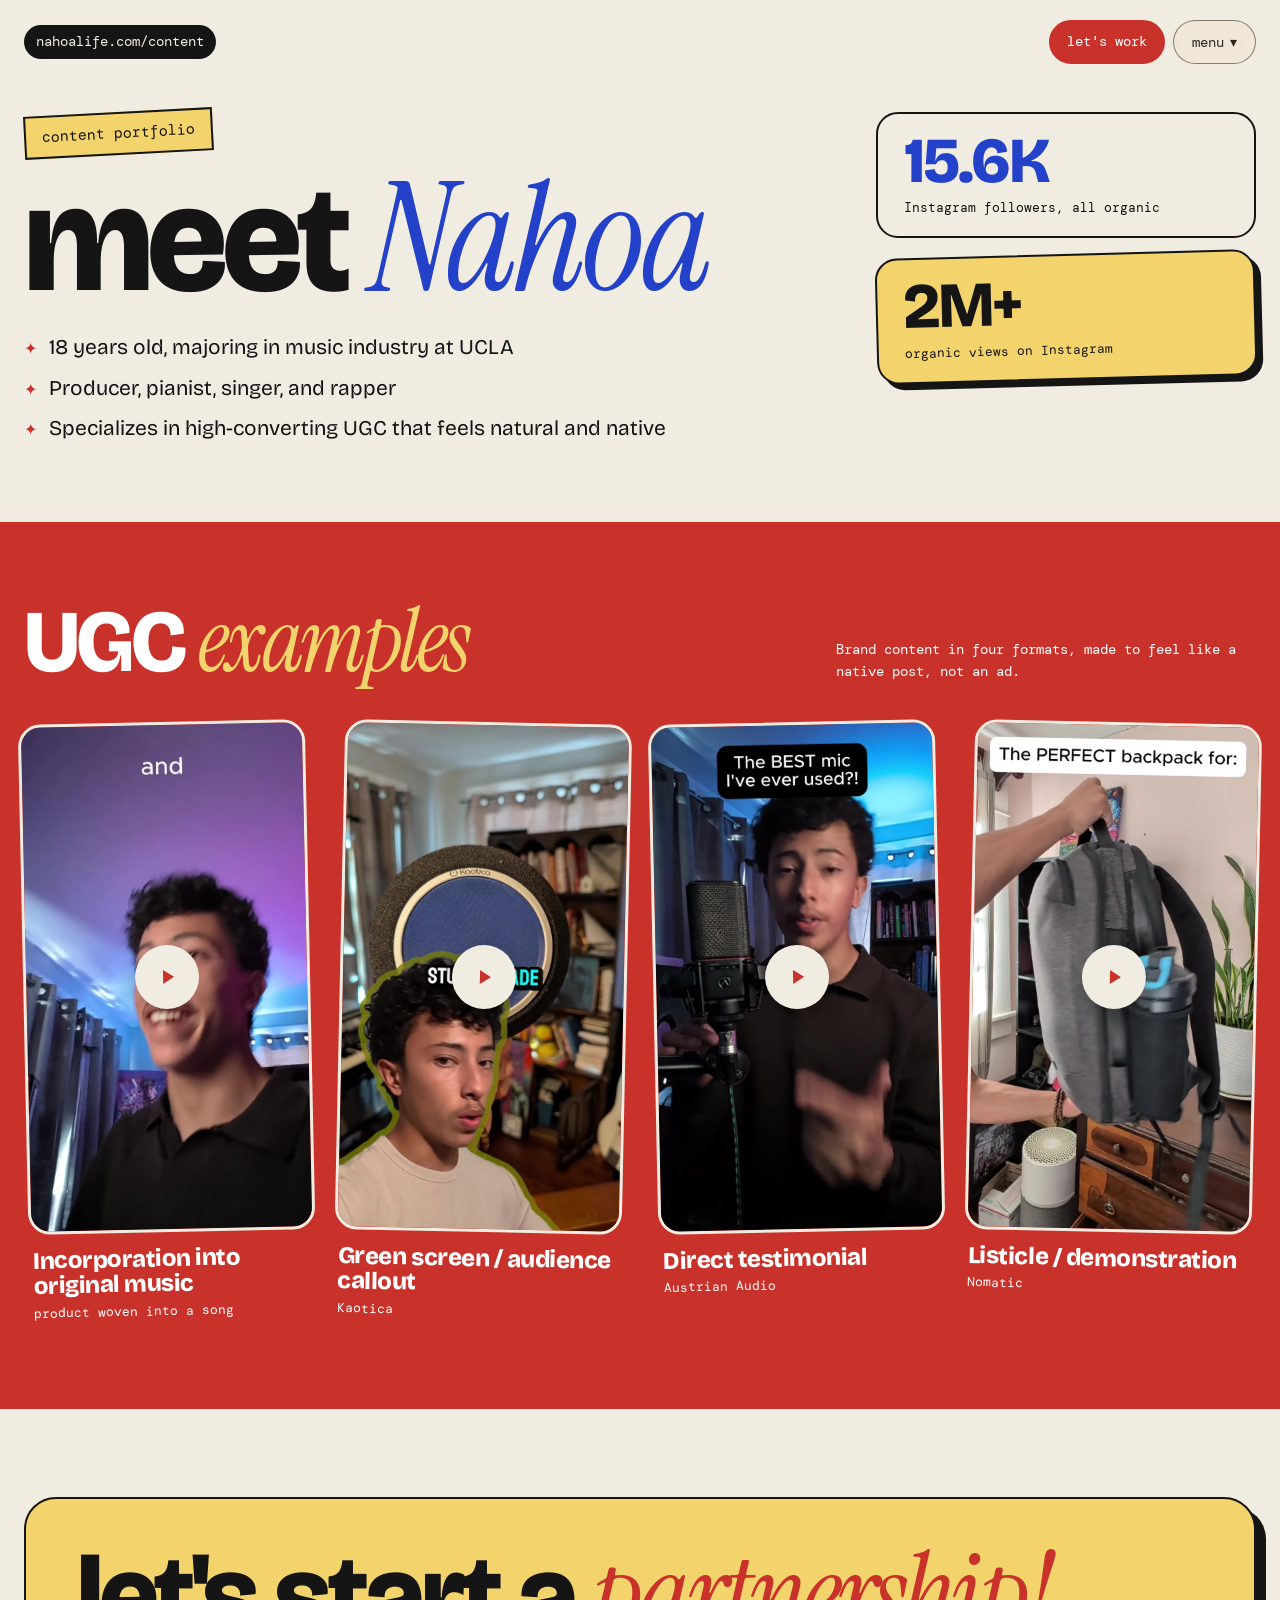
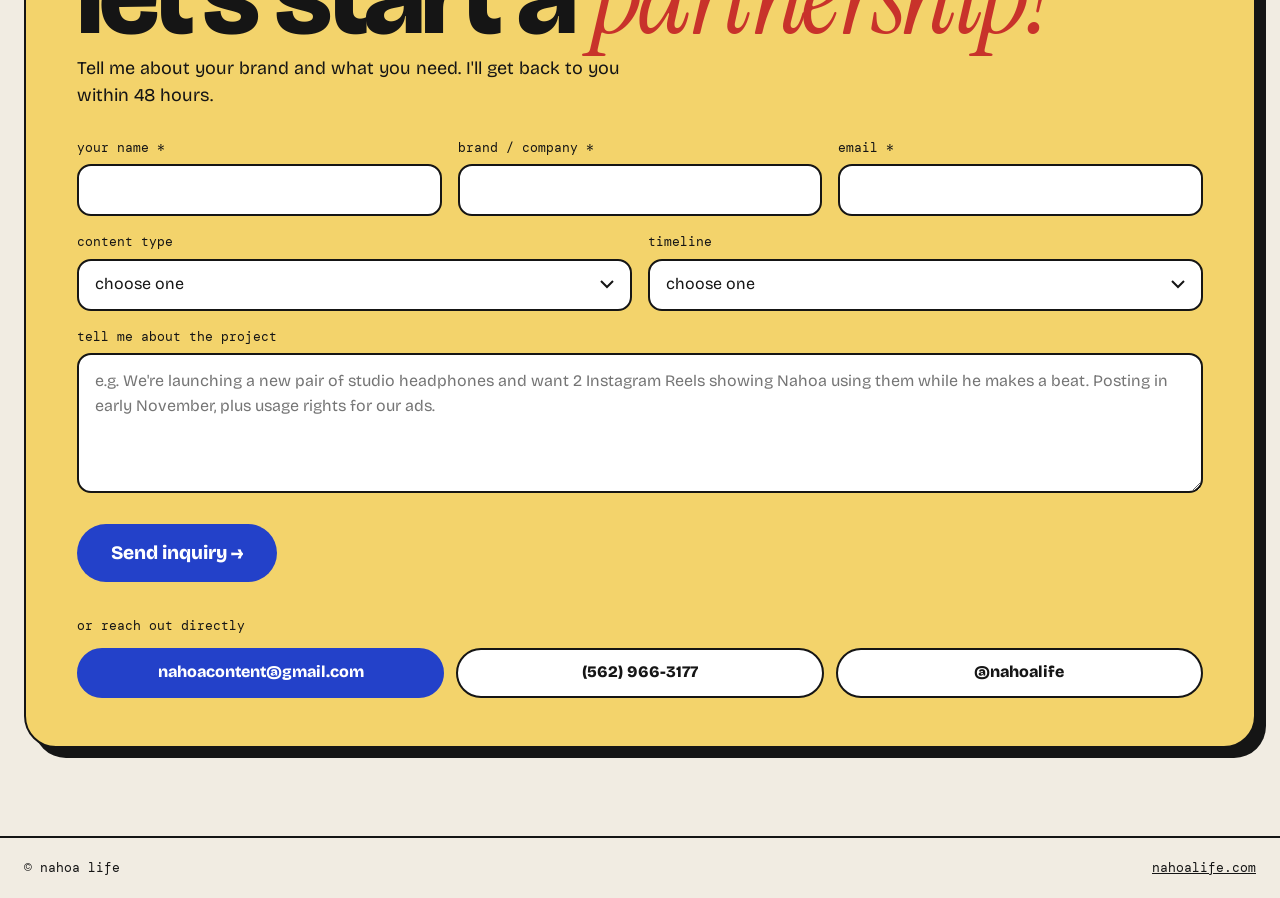
==== commit 11407d07: "One universal Menu + Tap In on every page - assets/sitenav.js/.css: 'tap in' pill + 'menu' dropdown " ====
--- a/content/index.html
+++ b/content/index.html
@@ -11,6 +11,7 @@
 <meta property="og:image" content="https://www.nahoalife.com/content/media/austrian-audio.jpg">
 <link rel="preconnect" href="https://fonts.googleapis.com">
 <link href="https://fonts.googleapis.com/css2?family=Bricolage+Grotesque:opsz,wght@12..96,500;12..96,800&family=DM+Mono:wght@400;500&family=Instrument+Serif:ital@0;1&display=swap" rel="stylesheet">
+<link rel="stylesheet" href="/assets/sitenav.css">
 <style>
   :root { --paper:#F1ECE2; --ink:#151515; --cobalt:#2341C9; --butter:#F3D36B; --cherry:#C8322B; }
   * { box-sizing:border-box; }
@@ -103,12 +104,9 @@
 <body>
 
 <header class="wrap">
-  <div class="top mono">
+  <div class="top mono sn-ink">
     <a class="pill-url" href="/">nahoalife.com/content</a>
-    <nav aria-label="Sections">
-      <a href="#ugc">ugc</a>
-      <a href="#contact" class="cta">let's work</a>
-    </nav>
+    <div style="display:flex;gap:8px;align-items:center"><nav aria-label="Sections"><a href="#contact" class="cta">let's work</a></nav><div data-sitenav data-tapin="off"></div></div>
   </div>
 
   <div class="hero">
@@ -174,7 +172,7 @@
       </div>
       <p class="or mono">or reach out directly</p>
       <div class="links inline">
-        <a class="main" href="mailto:nahoacontent@gmail.com">nahoacontent@gmail.com</a>
+        <a class="em main" href="#" data-u="nahoacontent">nahoacontent [at] gmail.com</a>
         <a href="tel:+15629663177">(562) 966-3177</a>
         <a href="https://www.instagram.com/nahoalife/" target="_blank" rel="noopener">@nahoalife</a>
       </div>
@@ -202,7 +200,7 @@
           form: 'ugc', name, brand, email, content_type: f.content_type.value, timeline: f.timeline.value,
           message: f.message.value.trim(), website: f.website.value, page: location.href }) });
         document.getElementById('ugcWrap').innerHTML = '<div class="sent"><h3>got it, ' + name.split(' ')[0].replace(/[<>&]/g, '') + '.</h3><p>Thanks for reaching out. I\u2019ll get back to you at ' + email.replace(/[<>&]/g, '') + ' within 48 hours.</p></div>';
-      } catch (err) { btn.disabled = false; btn.textContent = 'Send inquiry →'; say('Something went wrong. Email nahoacontent@gmail.com instead.', 1); }
+      } catch (err) { btn.disabled = false; btn.textContent = 'Send inquiry →'; say('Something went wrong. Please try again or use the email link below.', 1); }
     });
   })();
 
@@ -246,5 +244,7 @@
     if (s.channel_views) document.querySelector('[data-stat="views"]').textContent = floorFmt(s.channel_views) + '+';
   }).catch(() => {});
 </script>
+<script>/* email shown to people, hidden from address-scraping bots */ document.querySelectorAll("a.em").forEach(function (a) { var e = a.dataset.u + "@" + "gmail" + ".com"; a.href = "mailto:" + e; a.textContent = e; });</script>
+<script src="/assets/sitenav.js" defer></script>
 </body>
 </html>
--- a/assets/sitenav.css
+++ b/assets/sitenav.css
@@ -0,0 +1,19 @@
+/* Universal site menu (see assets/sitenav.js). Default = for dark backgrounds.
+   Add class "sn-ink" to the parent (or data-sitenav's container) for light backgrounds. */
+.sitenav { display:flex; align-items:center; gap:8px; font-family:'DM Mono', ui-monospace, monospace; font-size:14px; line-height:1; --sn-fg:#F1ECE2; --sn-bd:rgba(241,236,226,.55); --sn-bg:rgba(20,15,11,.3); }
+.sn-ink .sitenav, .sitenav.sn-ink { --sn-fg:#2B2620; --sn-bd:rgba(43,38,32,.55); --sn-bg:rgba(239,227,200,.45); }
+.sitenav .sn-pill { display:inline-flex; align-items:center; gap:6px; min-height:44px; padding:0 18px; border-radius:999px; border:1.5px solid var(--sn-bd); background:var(--sn-bg); color:var(--sn-fg); font:inherit; text-decoration:none; cursor:pointer; backdrop-filter:blur(6px); -webkit-backdrop-filter:blur(6px); white-space:nowrap; text-transform:none; letter-spacing:0; font-weight:400; }
+.sitenav .sn-pill:hover, .sitenav .sn-btn[aria-expanded="true"] { background:var(--sn-fg); color:#151515; border-color:var(--sn-fg); }
+.sn-ink .sitenav .sn-pill:hover, .sn-ink .sitenav .sn-btn[aria-expanded="true"], .sitenav.sn-ink .sn-pill:hover { color:#EFE3C8; }
+.sitenav .sn-tapin, .sitenav .sn-tapin:hover { background:#F3D36B; border-color:#F3D36B; color:#151515; font-weight:500; }
+.sitenav .sn-tapin:hover { filter:brightness(1.06); }
+.sitenav .sn-chev { display:inline-block; transition:transform .2s; }
+.sitenav .sn-btn[aria-expanded="true"] .sn-chev { transform:rotate(180deg); }
+.sitenav .sn-drop { position:relative; }
+.sitenav .sn-list { position:absolute; right:0; top:calc(100% + 8px); z-index:1000; min-width:240px; padding:8px; border-radius:18px; background:#F4EBDB; box-shadow:0 20px 50px rgba(0,0,0,.45); display:grid; gap:2px; }
+.sitenav .sn-list.sn-left { right:auto; left:0; }
+.sitenav .sn-list[hidden] { display:none; }
+.sitenav .sn-item { display:flex; align-items:center; justify-content:space-between; gap:12px; min-height:46px; padding:0 14px; border-radius:12px; color:#1A1714; text-decoration:none; font-family:'Bricolage Grotesque', system-ui, sans-serif; font-weight:800; font-size:17px; letter-spacing:-.01em; text-transform:none; white-space:nowrap; border:0; background:none; }
+.sitenav .sn-item:hover, .sitenav .sn-item:focus-visible { background:#1A1714; color:#F4EBDB; outline:none; }
+.sitenav .sn-item span { font-family:'DM Mono', monospace; font-weight:400; font-size:11px; opacity:.6; }
+.sitenav .sn-cur { background:rgba(26,23,20,.07); }
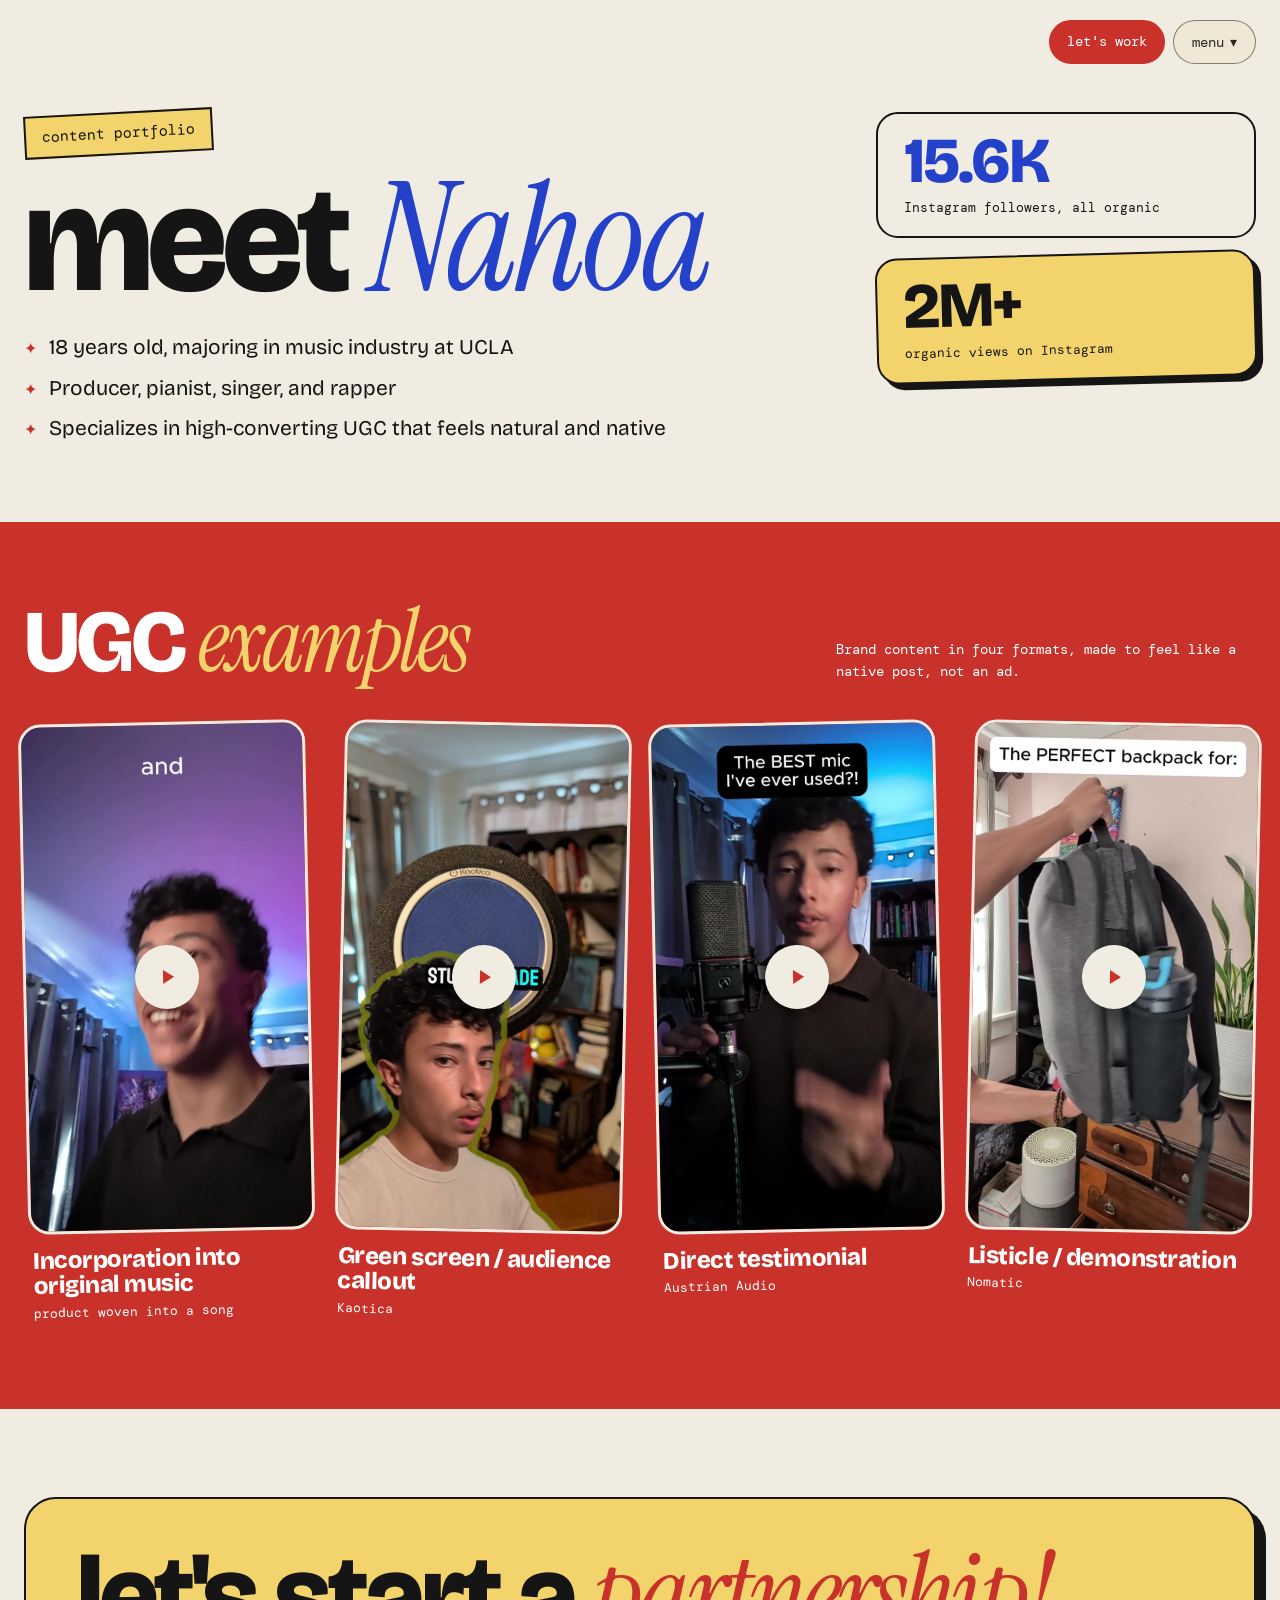
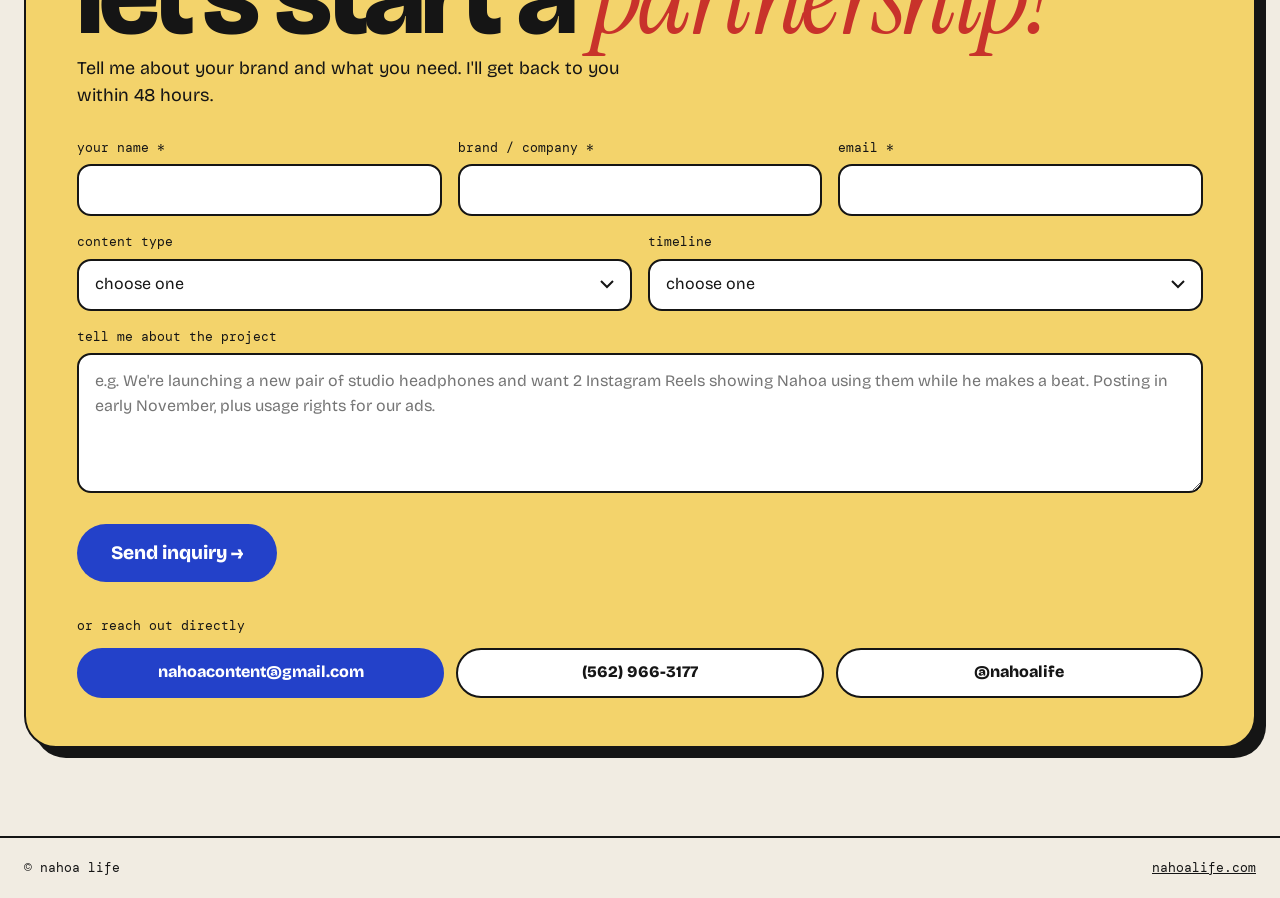
==== commit 2e6e0636: "Remove top-left nahoalife.com link; menu's Home covers it, menu sits top-right Co-Authored-By: Claud" ====
--- a/content/index.html
+++ b/content/index.html
@@ -105,8 +105,7 @@
 
 <header class="wrap">
   <div class="top mono sn-ink">
-    <a class="pill-url" href="/">nahoalife.com/content</a>
-    <div style="display:flex;gap:8px;align-items:center"><nav aria-label="Sections"><a href="#contact" class="cta">let's work</a></nav><div data-sitenav data-tapin="off"></div></div>
+    <div style="display:flex;gap:8px;align-items:center;margin-left:auto"><nav aria-label="Sections"><a href="#contact" class="cta">let's work</a></nav><div data-sitenav data-tapin="off"></div></div>
   </div>
 
   <div class="hero">
--- a/assets/sitenav.css
+++ b/assets/sitenav.css
@@ -1,6 +1,6 @@
 /* Universal site menu (see assets/sitenav.js). Default = for dark backgrounds.
    Add class "sn-ink" to the parent (or data-sitenav's container) for light backgrounds. */
-.sitenav { display:flex; align-items:center; gap:8px; font-family:'DM Mono', ui-monospace, monospace; font-size:14px; line-height:1; --sn-fg:#F1ECE2; --sn-bd:rgba(241,236,226,.55); --sn-bg:rgba(20,15,11,.3); }
+.sitenav { margin-left:auto; display:flex; align-items:center; gap:8px; font-family:'DM Mono', ui-monospace, monospace; font-size:14px; line-height:1; --sn-fg:#F1ECE2; --sn-bd:rgba(241,236,226,.55); --sn-bg:rgba(20,15,11,.3); }
 .sn-ink .sitenav, .sitenav.sn-ink { --sn-fg:#2B2620; --sn-bd:rgba(43,38,32,.55); --sn-bg:rgba(239,227,200,.45); }
 .sitenav .sn-pill { display:inline-flex; align-items:center; gap:6px; min-height:44px; padding:0 18px; border-radius:999px; border:1.5px solid var(--sn-bd); background:var(--sn-bg); color:var(--sn-fg); font:inherit; text-decoration:none; cursor:pointer; backdrop-filter:blur(6px); -webkit-backdrop-filter:blur(6px); white-space:nowrap; text-transform:none; letter-spacing:0; font-weight:400; }
 .sitenav .sn-pill:hover, .sitenav .sn-btn[aria-expanded="true"] { background:var(--sn-fg); color:#151515; border-color:var(--sn-fg); }
